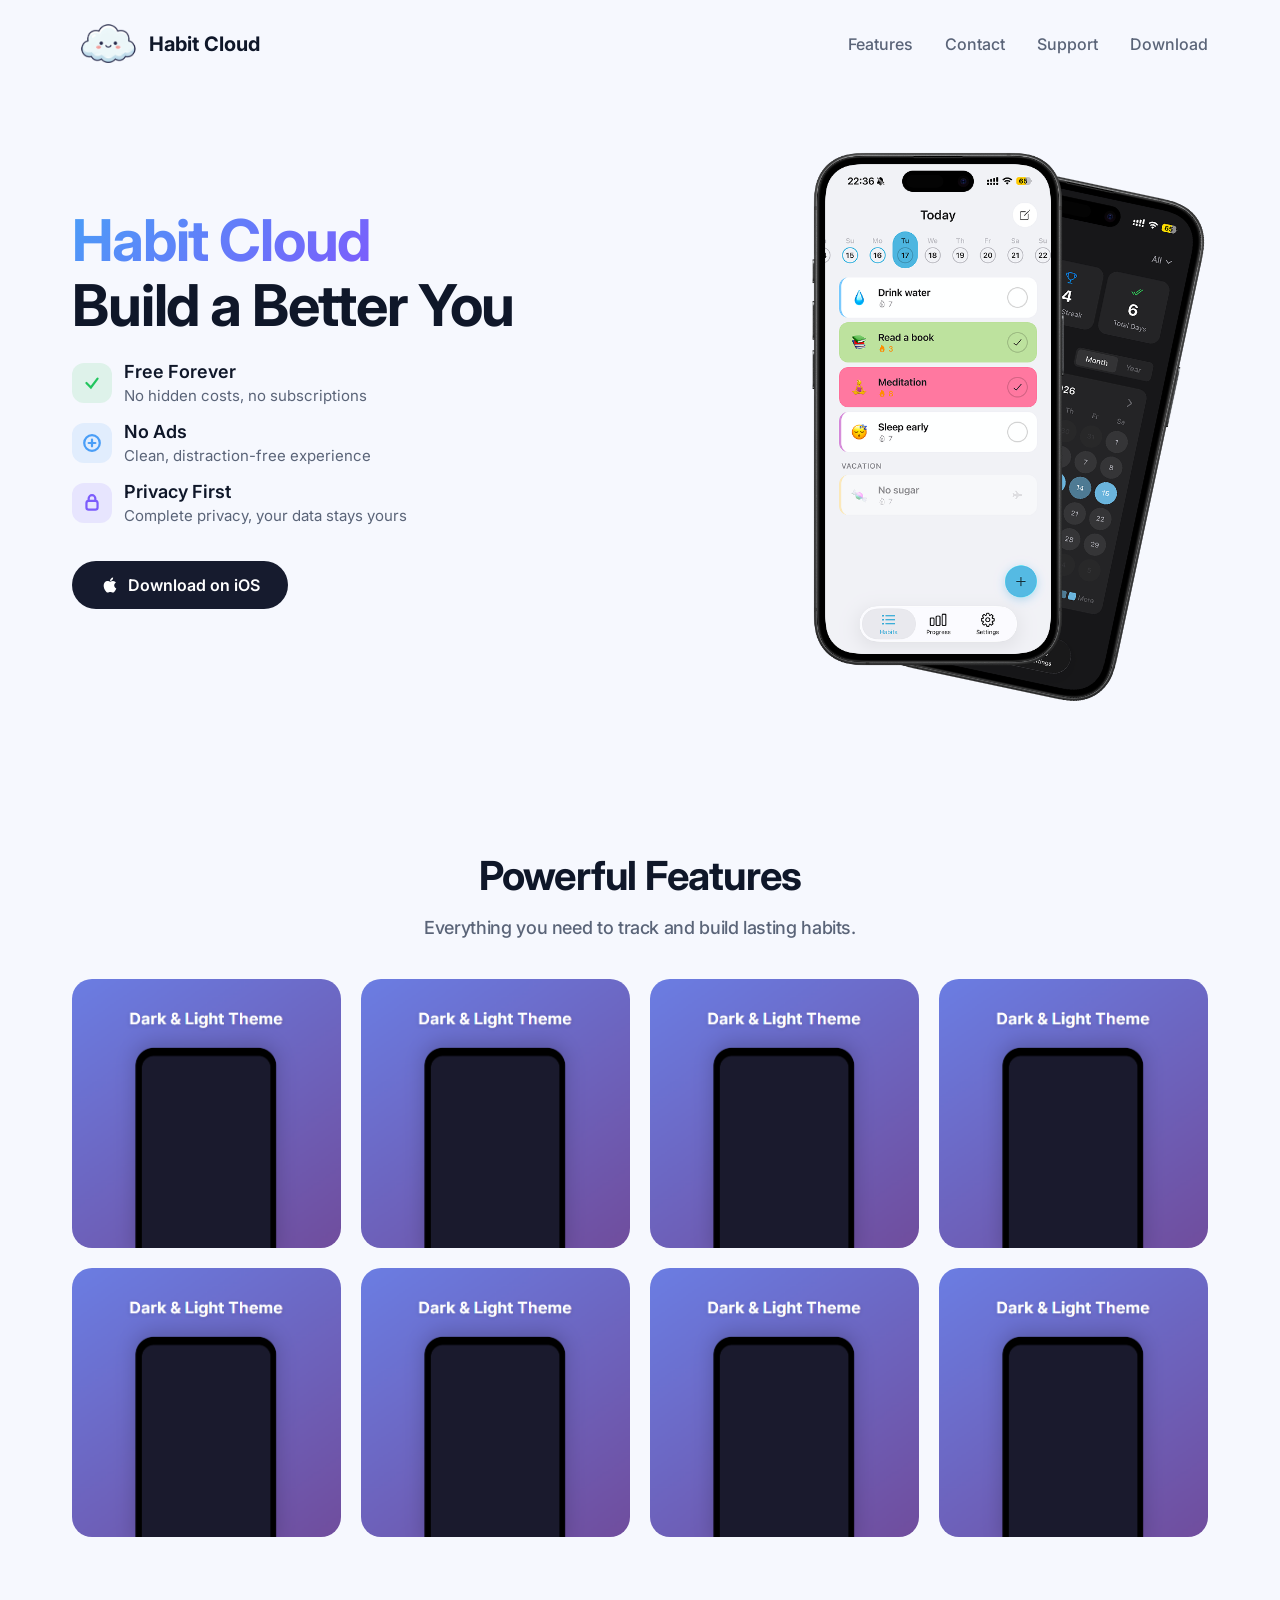
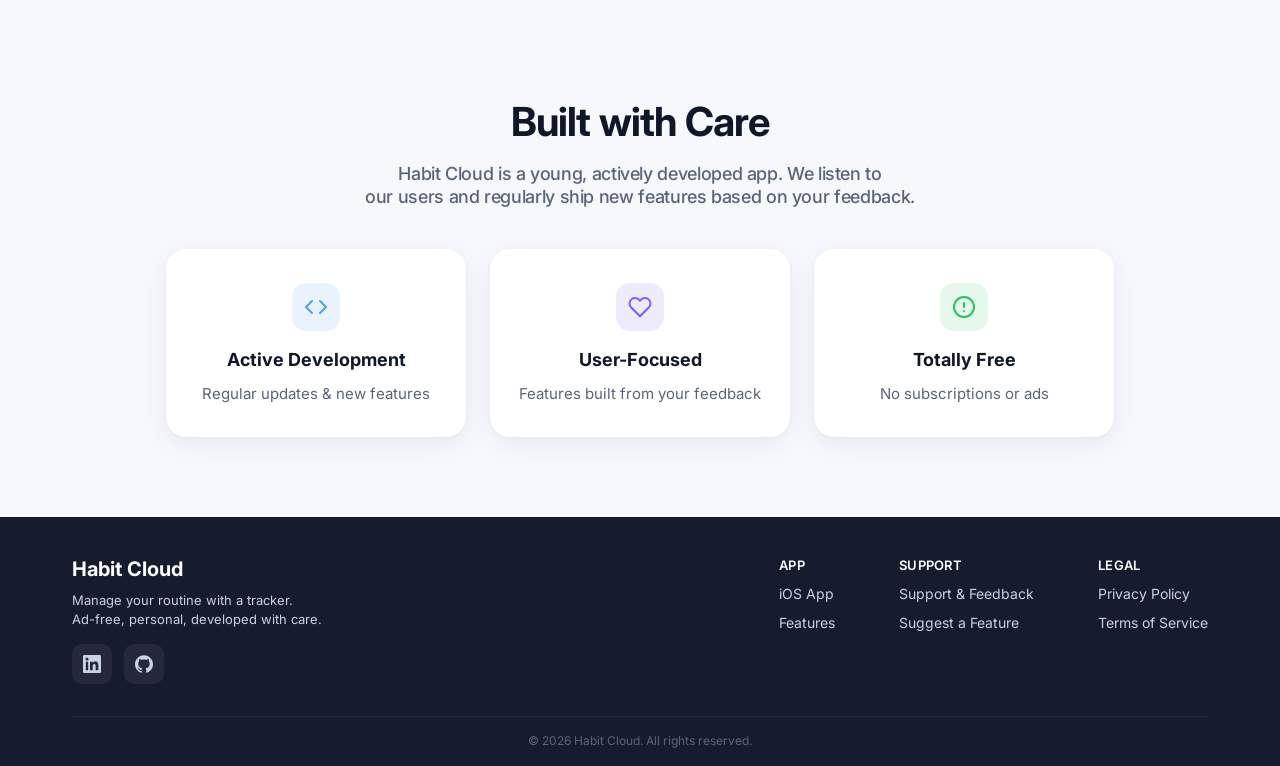
==== index.html @ 57556c6f "feat: made basic" ====
<!DOCTYPE html>
<html lang="en">
<head>
  <meta charset="UTF-8">
  <meta name="viewport" content="width=device-width, initial-scale=1.0">
  <title>Habit Cloud – Free Habit Tracker</title>
  <meta name="description" content="Track daily habits, overcome obstacles, and stay on track. The best way to achieve your goals and grow every day.">
  <link href="https://fonts.googleapis.com/css2?family=Inter:wght@100..900&display=swap" rel="stylesheet">
  <link rel="stylesheet" href="styles.css">
</head>
<body>
  <header class="header" id="header">
    <div class="wrapper">
      <div class="content">
        <div class="header_logo">
          <img src="./assets/logo.png" alt="Habit Cloud">
          <p class="header_name">Habit Cloud</p>
        </div>
        <nav>
          <ul class="header_list">
            <li><a href="#features">Features</a></li>
            <li><a href="#footer">Contact</a></li>
            <li><a href="mailto:habitcloud.support@gmail.com?subject=Support" target="_blank">Support</a></li>
            <li><a href="https://apps.apple.com/" target="_blank">Download</a></li>
          </ul>
        </nav>
      </div>
    </div>
  </header>
 
  <section class="hero" id="hero">
    <div class="wrapper">
      <div class="content">
        <div class="hero_info">
          <h1 class="hero_title"><span>Habit Cloud</span><br>Build a Better You</h1>
          <div class="hero_points">
            <div class="hero_point">
              <div class="point_icon green">
                <svg viewBox="0 0 18 18" fill="none" stroke="currentColor" stroke-width="2" stroke-linecap="round"><polyline points="4 9 8 13 14 5"/></svg>
              </div>
              <div class="point_info">
                <p class="point_title">Free Forever</p>
                <p class="point_text">No hidden costs, no subscriptions</p>
              </div>
            </div>
            <div class="hero_point">
              <div class="point_icon blue">
                <svg viewBox="0 0 18 18" fill="none" stroke="currentColor" stroke-width="2" stroke-linecap="round"><circle cx="9" cy="9" r="7"/><line x1="9" y1="6" x2="9" y2="12"/><line x1="6" y1="9" x2="12" y2="9"/></svg>
              </div>
              <div class="point_info">
                <p class="point_title">No Ads</p>
                <p class="point_text">Clean, distraction-free experience</p>
              </div>
            </div>
            <div class="hero_point">
              <div class="point_icon purple">
                <svg viewBox="0 0 18 18" fill="none" stroke="currentColor" stroke-width="2" stroke-linecap="round"><rect x="4" y="7" width="10" height="8" rx="2"/><path d="M6 7V5a3 3 0 0 1 6 0v2"/></svg>
              </div>
              <div class="point_info">
                <p class="point_title">Privacy First</p>
                <p class="point_text">Complete privacy, your data stays yours</p>
              </div>
            </div>
          </div>
          <div class="button">
            <a href="https://apps.apple.com/" target="_blank">
              <img src="./assets/apple.svg" alt="icon" width="20" height="20">
              Download on iOS
            </a>
          </div>
        </div>

        <div class="hero_images">
          <img src="./assets/main-light.png" class="image_light" alt="Light main page">
          <img src="./assets/progress-dark.png" class="image_dark" alt="Dark progress page">
        </div>
      </div>
    </div>
  </section>

  <section class="section features" id="features">
    <div class="wrapper">
      <div class="content">
        <h2>Powerful Features</h2>
        <h4>Everything you need to track and build lasting habits.</h4>
        <div class="features_list">
          <img src="./assets/feature_1.png" class="image" alt="Dark & Light Theme">
          <img src="./assets/feature_1.png" class="image" alt="Streaks & Calendar">
          <img src="./assets/feature_1.png" class="image" alt="Reminders">
          <img src="./assets/feature_1.png" class="image" alt="4 Languages">
          <img src="./assets/feature_1.png" class="image" alt="Habits Archive">
          <img src="./assets/feature_1.png" class="image" alt="Vacation Mode">
          <img src="./assets/feature_1.png" class="image" alt="Import & Export">
          <img src="./assets/feature_1.png" class="image" alt="Support & Feedback">
        </div>
      </div>
    </div>
  </section>

  <section class="section care" id="care">
    <div class="wrapper">
      <div class="content">
        <h2>Built with Care</h2>
        <h4>Habit Cloud is a young, actively developed app. We listen to<br>our users and regularly ship new features based on your feedback.</h4>
        <div class="care_list">
          <div class="care_card">
            <div class="card_icon blue">
              <svg viewBox="0 0 24 24" fill="none" stroke="currentColor" stroke-width="2" stroke-linecap="round" stroke-linejoin="round"><polyline points="16 18 22 12 16 6"/><polyline points="8 6 2 12 8 18"/></svg>
            </div>
            <p class="card_title">Active Development</p>
            <p class="card_description">Regular updates & new features</p>
          </div>
          <div class="care_card">
            <div class="card_icon purple">
              <svg viewBox="0 0 24 24" fill="none" stroke="currentColor" stroke-width="2" stroke-linecap="round" stroke-linejoin="round"><path d="M20.84 4.61a5.5 5.5 0 0 0-7.78 0L12 5.67l-1.06-1.06a5.5 5.5 0 0 0-7.78 7.78l1.06 1.06L12 21.23l7.78-7.78 1.06-1.06a5.5 5.5 0 0 0 0-7.78z"/></svg>
            </div>
            <p class="card_title">User-Focused</p>
            <p class="card_description">Features built from your feedback</p>
          </div>
          <div class="care_card">
            <div class="card_icon green">
              <svg viewBox="0 0 24 24" fill="none" stroke="currentColor" stroke-width="2" stroke-linecap="round" stroke-linejoin="round"><circle cx="12" cy="12" r="10"/><line x1="12" y1="8" x2="12" y2="12"/><line x1="12" y1="16" x2="12.01" y2="16"/></svg>
            </div>
            <p class="card_title">Totally Free</p>
            <p class="card_description">No subscriptions or ads</p>
          </div>
        </div>
      </div>
    </div>
  </section>
  
  <footer class="footer" id="footer">
    <div class="wrapper">
      <div class="content">
        <div class="footer_top">
          <div class="footer_left">
            <p class="footer_name">Habit Cloud</p>
            <p class="footer_text">Manage your routine with a tracker.<br>Ad-free, personal, developed with care.</p>
            <div class="footer_social">
              <a href="https://www.linkedin.com/in/dzmitry-matyshau/" target="_blank">
                <svg viewBox="0 0 24 24" fill="currentColor"><path d="M20.447 20.452h-3.554v-5.569c0-1.328-.027-3.037-1.852-3.037-1.853 0-2.136 1.445-2.136 2.939v5.667H9.351V9h3.414v1.561h.046c.477-.9 1.637-1.85 3.37-1.85 3.601 0 4.267 2.37 4.267 5.455v6.286zM5.337 7.433a2.062 2.062 0 1 1 0-4.125 2.062 2.062 0 0 1 0 4.125zM6.86 20.452H3.814V9H6.86v11.452zM22.225 0H1.771C.792 0 0 .774 0 1.729v20.542C0 23.227.792 24 1.771 24h20.451C23.2 24 24 23.227 24 22.271V1.729C24 .774 23.2 0 22.222 0h.003z"/></svg>
              </a>
              <a href="https://github.com/deemoor" target="_blank">
                <svg viewBox="0 0 24 24" fill="currentColor"><path d="M12 .297c-6.63 0-12 5.373-12 12 0 5.303 3.438 9.8 8.205 11.385.6.113.82-.258.82-.577 0-.285-.01-1.04-.015-2.04-3.338.724-4.042-1.61-4.042-1.61C4.422 18.07 3.633 17.7 3.633 17.7c-1.087-.744.084-.729.084-.729 1.205.084 1.838 1.236 1.838 1.236 1.07 1.835 2.809 1.305 3.495.998.108-.776.417-1.305.76-1.605-2.665-.3-5.466-1.332-5.466-5.93 0-1.31.465-2.38 1.235-3.22-.135-.303-.54-1.523.105-3.176 0 0 1.005-.322 3.3 1.23.96-.267 1.98-.399 3-.405 1.02.006 2.04.138 3 .405 2.28-1.552 3.285-1.23 3.285-1.23.645 1.653.24 2.873.12 3.176.765.84 1.23 1.91 1.23 3.22 0 4.61-2.805 5.625-5.475 5.92.42.36.81 1.096.81 2.22 0 1.606-.015 2.896-.015 3.286 0 .315.21.69.825.57C20.565 22.092 24 17.592 24 12.297c0-6.627-5.373-12-12-12"/></svg>
              </a>
            </div>
          </div>
          <div class="footer_right">
            <div class="footer_section">
              <p class="section_text">APP</p>
              <ul class="section_links">
                <li><a href="https://apps.apple.com/" target="_blank">iOS App</a></li>
                <li><a href="#features">Features</a></li>
              </ul>
            </div>
            <div class="footer_section">
              <p class="section_text">SUPPORT</p>
              <ul class="section_links">
                <li><a href="mailto:habitcloud.support@gmail.com?subject=Support%20%26%20Feedback" target="_blank">Support & Feedback</a></li>
                <li><a href="mailto:habitcloud.support@gmail.com?subject=Feature%20Suggestion" target="_blank">Suggest a Feature</a></li>
              </ul>
            </div>
            <div class="footer_section">
              <p class="section_text">LEGAL</p>
              <ul class="section_links">
                <li><a href="#" target="_blank">Privacy Policy</a></li>
                <li><a href="#" target="_blank">Terms of Service</a></li>
              </ul>
            </div>
          </div>
        </div>
        <div class="footer-bottom">
          &copy; 2026 Habit Cloud. All rights reserved.
        </div>
      </div>
    </div>
  </footer>
</body>
</html>
---- styles.css ----
/*--------- CONST ----------*/

:root {
  --font: 'Inter', sans-serif;
  --bg: #F6F8FE;
  --bg-dark: #161B2E;
  --white: #FFFFFF;
  --text: #0F1729;
  --text-grey: #5A6478;
  --text-white: #C8D2E2;
  --accent: #4A9EF7;
  --accent-deep: #2D6FD9;
}

/*--------- NULLING STYLE ----------*/

*{
	padding: 0;
	margin: 0;
	border: 0;}
*,*:before, after{
	-moz-box-sizing: border-box;
	-webkit-box-sizing: border-box;
	box-sizing: border-box;}
:focus,:active{outline: none;}
a:focus,a:active{outline: none;}
nav,footer,header,aside{display: block;}
html,body{
	height: 100%;
	width: 100%;
	font-size: 16px;
  font-weight: 400;
  font-family: var(--font);
  background-color: var(--bg);
  color: var(--text);
	-ms-text-size-adjust: 100%;
	-moz-text-size-adjust: 100%;
	-webkit-text-size-adjust: 100%;}
div, p, a, span {font-family: var(--font);}
input,button,textarea{font-family: var(--font);}
input::-ms-clear{display: none;}
button{cursor: pointer;}
button::-mox-focus-inner {padding:0; border:0;}
a, a:visited{text-decoration: none; cursor: pointer; display: block;}
a:hover{text-decoration: none;}
ul li{list-style: none;}
img{display: block; vertical-align: top;}
h1,h2,h3,h4,h5,h6{font-family: var(--font); font-weight: 400}

/*--------- MAIN ----------*/

html { scroll-behavior: smooth; }

body {
  font-family: 'Inter', sans-serif;
  background: var(--bg);
  color: var(--text);
  overflow-x: hidden;
  -webkit-font-smoothing: antialiased;
}

.wrapper {
  max-width: 1200px;
  margin: 0 auto;
  padding: 0 32px;
}

a {
  color: var(--text);
  transition: all 0.2s;
}

img {
  width: 100%;
}

h1 {
  font-weight: 700;
  font-size: clamp(2.4rem, 5vw, 3.6rem);
  line-height: 1.12;
  letter-spacing: -0.02em;
}

h2 {
  font-weight: 700;
  font-size: 40px;
  text-align: center;
  letter-spacing: -0.02em;
  margin-bottom: 16px;
}

h4 {
  font-weight: 500;
  font-size: 18px;
  line-height: 1.3;
  color: var(--text-grey);
  text-align: center;
  letter-spacing: -0.02em;
  margin-bottom: 40px;
}

.button {
  a {
    width: fit-content;
    display: flex;
    align-items: center;
    gap: 8px;
    font-weight: 600;
    padding: 14px 28px;
    background-color: var(--bg-dark);
    color: var(--white);
    border-radius: 24px;

    img {
      width: 20px; 
      height: 20px;
    }

    &:hover {
      transform: translateY(-2px);
      box-shadow: 0 8px 24px rgba(15,23,41,.2);
    }
  }
}

.green { background: rgba(52,199,89,.12); color: #22C55E; }
.blue { background: rgba(74,158,247,.12); color: var(--accent); }
.purple { background: rgba(124,92,252,.12); color: #7C5CFC; }
.orange { background: rgba(255,149,0,.12); color: #F59E0B; }

/*--------- STYLE ----------*/

.header {
  padding: 24px 0;

  .content {
    display: flex;
    align-items: center;
    justify-content: space-between;

    .header_logo {
      display: flex;
      align-items: center;
      gap: 5px;

      img {
        width: 72px;
      }
      .header_name {
        font-weight: 700;
        font-size: 20px;
      }
    }

    .header_list {
      display: flex;
      gap: 32px;
      
      a {
        font-weight: 500;
        color: var(--text-grey);
        &:hover {
          color: var(--accent);
        }
      }
    }
  }
}

.hero {
  padding: 60px 0 100px;

  .content {
    display: flex;
    align-items: center;
    gap: 64px;

    .hero_info {
      flex: 1;

      .hero_title {
        margin-bottom: 24px;

        span {
          background: linear-gradient(135deg, var(--accent), #7C5CFC);
          background-clip: text;
          -webkit-background-clip: text;
          -webkit-text-fill-color: transparent;
        }
      }
      
      .hero_points {
        display: flex;
        flex-direction: column;
        gap: 16px;
        margin-bottom: 36px;

        .hero_point {
          display: flex;
          align-items: center;
          gap: 12px;

          .point_icon {
            width: 40px;
            height: 40px;
            border-radius: 12px;
            display: flex;
            align-items: center;
            justify-content: center;
            flex-shrink: 0;

            svg { 
              width: 20px; 
              height: 20px; 
            }
          }
          
          .point_info {
            .point_title {
              font-size: 18px;
              font-weight: 600;
              margin-bottom: 4px;
            }
            .point_text {
              font-size: 15px;
              color: var(--text-grey);
            }
          }
        }
      }
    }

    .hero_images {
      width: 400px;
      position: relative;

      img {
        max-width: 260px;
      }
      .image_light {
        position: relative;
        z-index: 2;
      }
      .image_dark {
        position: absolute;
        z-index: 1;
        top: 25px;
        left: 100px;
        transform: rotate(12deg);
      }
    }
  }
}

.features {
  padding: 80px 0 80px;

  .content {
    .features_list {
      display: grid;
      grid-template-columns: repeat(4, 1fr);
      gap: 20px;

      img {
        border-radius: 20px;
      }
    }
  }
}

.care {
  padding: 80px 0 80px;

  .content {
    .care_list {
      display: flex;
      justify-content: center;
      gap: 24px;

      .care_card {
        padding: 34px 28px;
        width: 300px;
        background: var(--white);
        border-radius: 20px;
        box-shadow:
          0 1px 4px rgba(15,23,41,.04),
          0 8px 28px rgba(15,23,41,.06);

        .card_icon {
          width: 48px;
          height: 48px;
          border-radius: 14px;
          display: flex;
          align-items: center;
          justify-content: center;
          flex-shrink: 0;
          margin: 0 auto 18px;

          svg { 
            width: 24px; 
            height: 24px; 
          }
        }

        .card_title {
          font-size: 18px;
          font-weight: 700;
          margin-bottom: 14px;
          text-align: center;
        }
        .card_description {
          font-size: 15px;
          text-align: center;
          color: var(--text-grey);
        }
      }
    }
  }
}

.footer {
  background: var(--bg-dark);
  color: var(--text-white);
  padding: 40px 0 0;

  .content {
    .footer_top {
      display: flex;
      justify-content: space-between;

      .footer_left {
        margin-bottom: 32px;

        .footer_name {
          font-size: 20px;
          font-weight: 700;
          color: var(--white);
          margin-bottom: 10px;
        }
        .footer_text {
          font-size: 13px;
          line-height: 1.5;
          margin-bottom: 14px;
        }
        .footer_social {
          display: flex;
          gap: 12px;

          a {
            width: 40px;
            height: 40px;
            border-radius: 10px;
            background: rgba(255,255,255,.06);
            color: var(--text-white);
            display: flex;
            align-items: center;
            justify-content: center;

            svg {
              width: 18px;
              height: 18px;
            }
            &:hover {
              background: rgba(255,255,255,.12);
              color: var(--white);
            }
          }

        }
      }

      .footer_right {
        display: flex;
        gap: 64px;

        .footer_section {
          .section_text {
            font-size: 13px;
            font-weight: 600;
            color: var(--white);
            margin-bottom: 12px;
            letter-spacing: 0.02em;
          }
          .section_links {
            display: flex;
            flex-direction: column;
            gap: 12px;

            a {
              font-size: 14px;
              color: var(--text-white);

              &:hover {
                color: var(--white);
              }
            }
          }
        }
      }
    }

    .footer-bottom {
      padding: 16px 0 18px;
      font-size: 12px;
      text-align: center;
      border-top: 1px solid rgba(255,255,255,.08);
      color: rgba(200,210,226,.4);
    }
  }
}
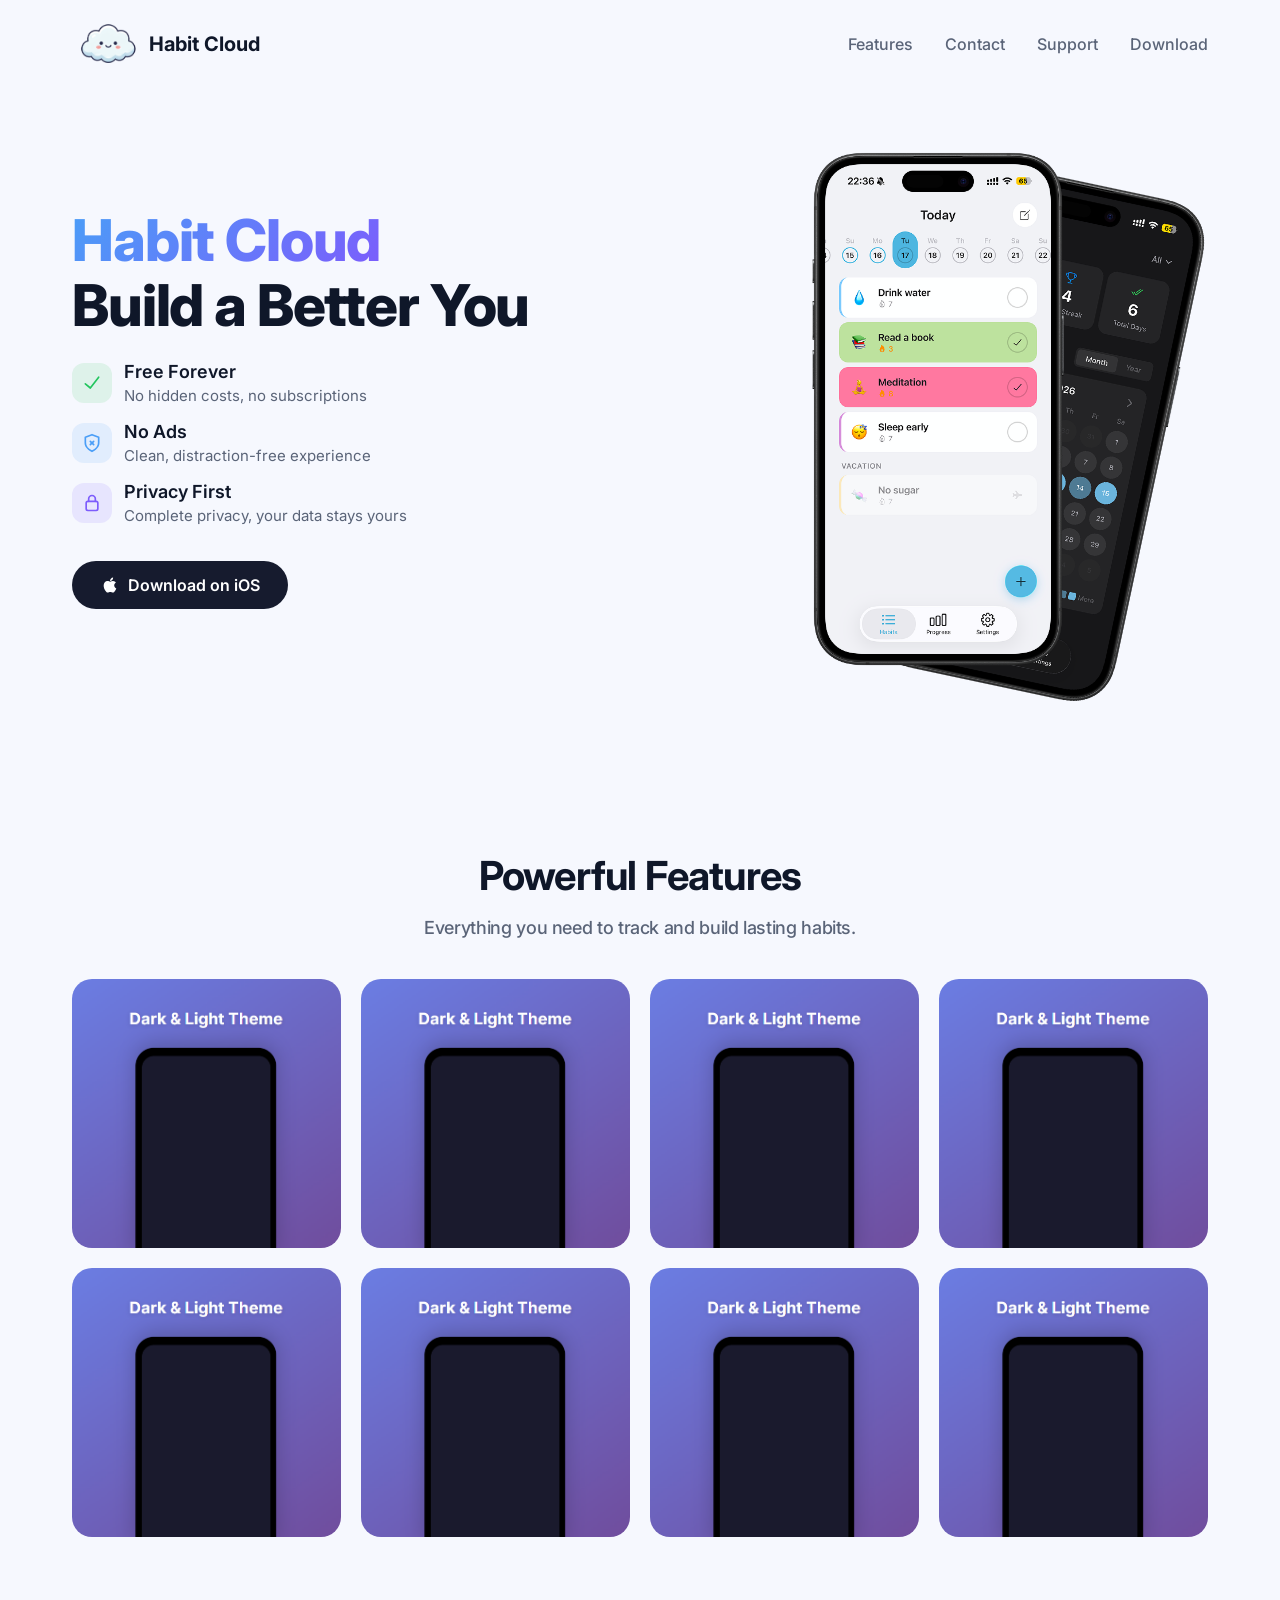
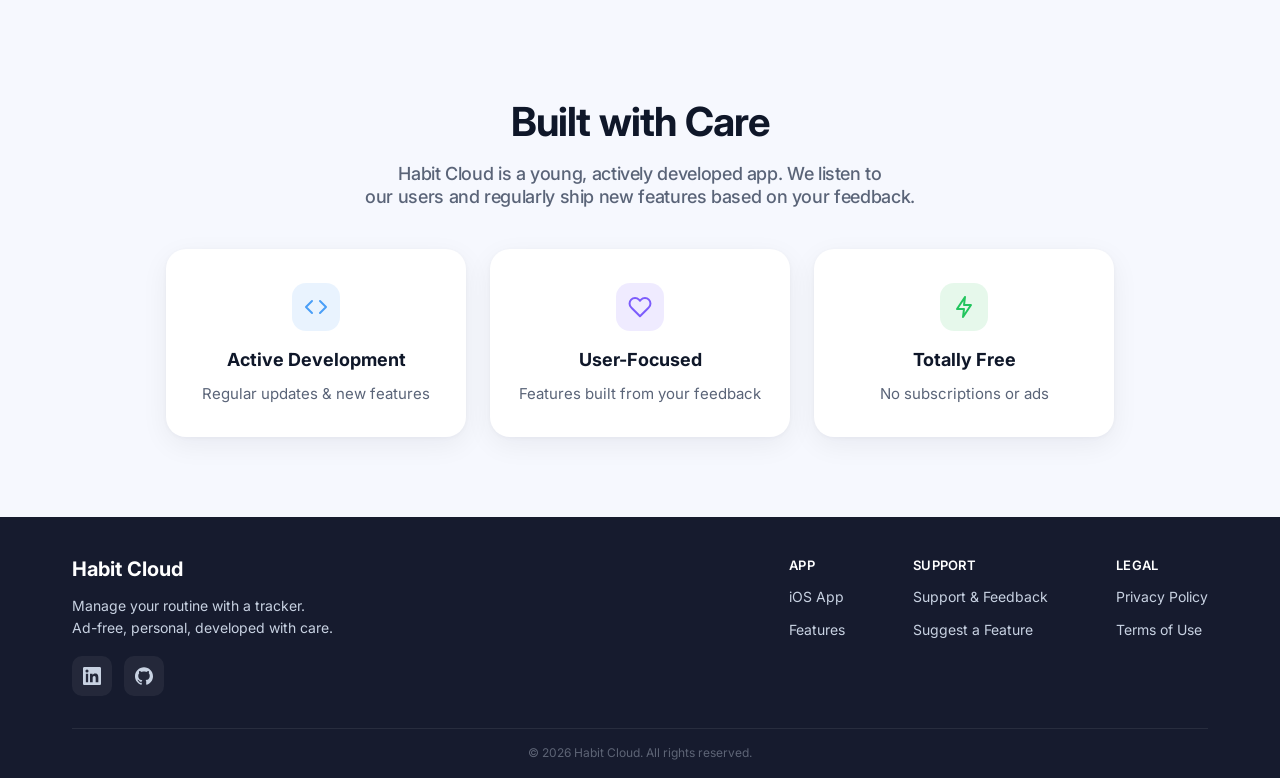
==== commit dc942975: "feat: added legal pages" ====
--- a/index.html
+++ b/index.html
@@ -6,16 +6,18 @@
   <title>Habit Cloud – Free Habit Tracker</title>
   <meta name="description" content="Track daily habits, overcome obstacles, and stay on track. The best way to achieve your goals and grow every day.">
   <link href="https://fonts.googleapis.com/css2?family=Inter:wght@100..900&display=swap" rel="stylesheet">
-  <link rel="stylesheet" href="styles.css">
+  <link rel="stylesheet" href="./styles/common.css">
+  <link rel="stylesheet" href="./styles/headerFooter.css">
+  <link rel="stylesheet" href="./styles/main.css">
 </head>
 <body>
   <header class="header" id="header">
     <div class="wrapper">
       <div class="content">
-        <div class="header_logo">
+        <a class="header_logo" href="./index.html">
           <img src="./assets/logo.png" alt="Habit Cloud">
           <p class="header_name">Habit Cloud</p>
-        </div>
+        </a>
         <nav>
           <ul class="header_list">
             <li><a href="#features">Features</a></li>
@@ -36,7 +38,9 @@
           <div class="hero_points">
             <div class="hero_point">
               <div class="point_icon green">
-                <svg viewBox="0 0 18 18" fill="none" stroke="currentColor" stroke-width="2" stroke-linecap="round"><polyline points="4 9 8 13 14 5"/></svg>
+                <svg viewBox="0 0 24 24" fill="none" stroke="currentColor" stroke-width="2" stroke-linecap="round" stroke-linejoin="round">
+                  <polyline points="20 5 10 18 4 13"/>
+                </svg>
               </div>
               <div class="point_info">
                 <p class="point_title">Free Forever</p>
@@ -45,7 +49,11 @@
             </div>
             <div class="hero_point">
               <div class="point_icon blue">
-                <svg viewBox="0 0 18 18" fill="none" stroke="currentColor" stroke-width="2" stroke-linecap="round"><circle cx="9" cy="9" r="7"/><line x1="9" y1="6" x2="9" y2="12"/><line x1="6" y1="9" x2="12" y2="9"/></svg>
+                <svg viewBox="0 0 24 24" fill="none" stroke="currentColor" stroke-width="2" stroke-linecap="round" stroke-linejoin="round">
+                  <path d="M12 22s8-4 8-10V5l-8-3-8 3v7c0 6 8 10 8 10z"/>
+                  <line x1="14" y1="10" x2="10" y2="14"/>
+                  <line x1="10" y1="10" x2="14" y2="14"/>
+                </svg>
               </div>
               <div class="point_info">
                 <p class="point_title">No Ads</p>
@@ -54,7 +62,10 @@
             </div>
             <div class="hero_point">
               <div class="point_icon purple">
-                <svg viewBox="0 0 18 18" fill="none" stroke="currentColor" stroke-width="2" stroke-linecap="round"><rect x="4" y="7" width="10" height="8" rx="2"/><path d="M6 7V5a3 3 0 0 1 6 0v2"/></svg>
+                <svg viewBox="0 0 24 24" fill="none" stroke="currentColor" stroke-width="2" stroke-linecap="round">
+                  <rect x="5" y="10" width="14" height="11" rx="2"/>
+                  <path d="M8 10V7a4 4 0 0 1 8 0v3"/>
+                </svg>
               </div>
               <div class="point_info">
                 <p class="point_title">Privacy First</p>
@@ -119,7 +130,7 @@
           </div>
           <div class="care_card">
             <div class="card_icon green">
-              <svg viewBox="0 0 24 24" fill="none" stroke="currentColor" stroke-width="2" stroke-linecap="round" stroke-linejoin="round"><circle cx="12" cy="12" r="10"/><line x1="12" y1="8" x2="12" y2="12"/><line x1="12" y1="16" x2="12.01" y2="16"/></svg>
+              <svg viewBox="0 0 24 24" fill="none" stroke="currentColor" stroke-width="2" stroke-linecap="round" stroke-linejoin="round"><polyline points="13 2 5 14 12 14 11 22 19 10 12 10 13 2"/></svg>
             </div>
             <p class="card_title">Totally Free</p>
             <p class="card_description">No subscriptions or ads</p>
@@ -163,8 +174,8 @@
             <div class="footer_section">
               <p class="section_text">LEGAL</p>
               <ul class="section_links">
-                <li><a href="#" target="_blank">Privacy Policy</a></li>
-                <li><a href="#" target="_blank">Terms of Service</a></li>
+                <li><a href="./privacy.html">Privacy Policy</a></li>
+                <li><a href="./terms.html">Terms of Use</a></li>
               </ul>
             </div>
           </div>
--- a/styles/common.css
+++ b/styles/common.css
@@ -0,0 +1,72 @@
+/*--------- CONST ----------*/
+
+:root {
+  --font: 'Inter', sans-serif;
+  --bg: #F6F8FE;
+  --bg-dark: #161B2E;
+  --white: #FFFFFF;
+  --text: #0F1729;
+  --text-grey: #5A6478;
+  --text-white: #C8D2E2;
+  --accent: #4A9EF7;
+  --accent-deep: #2D6FD9;
+}
+
+/*--------- NULLING STYLE ----------*/
+
+*{
+	padding: 0;
+	margin: 0;
+	border: 0;}
+*,*:before, after{
+	-moz-box-sizing: border-box;
+	-webkit-box-sizing: border-box;
+	box-sizing: border-box;}
+:focus,:active{outline: none;}
+a:focus,a:active{outline: none;}
+nav,footer,header,aside{display: block;}
+html,body{
+	height: 100%;
+	width: 100%;
+	font-size: 16px;
+  font-weight: 400;
+  font-family: var(--font);
+  background-color: var(--bg);
+  color: var(--text);
+	-ms-text-size-adjust: 100%;
+	-moz-text-size-adjust: 100%;
+	-webkit-text-size-adjust: 100%;}
+div, p, a, span {font-family: var(--font);}
+input,button,textarea{font-family: var(--font);}
+input::-ms-clear{display: none;}
+button{cursor: pointer;}
+button::-mox-focus-inner {padding:0; border:0;}
+a, a:visited{text-decoration: none; cursor: pointer;}
+a:hover{text-decoration: none;}
+ul li{list-style: none;}
+img{display: block; vertical-align: top;}
+h1,h2,h3,h4,h5,h6{font-family: var(--font); font-weight: 400}
+
+/*--------- CUSTOM ----------*/
+
+html { scroll-behavior: smooth; }
+
+body {
+  overflow-x: hidden;
+  -webkit-font-smoothing: antialiased;
+}
+
+.wrapper {
+  max-width: 1200px;
+  margin: 0 auto;
+  padding: 0 32px;
+}
+
+a {
+  color: var(--text);
+  transition: all 0.2s;
+}
+
+img {
+  width: 100%;
+}
--- a/styles/headerFooter.css
+++ b/styles/headerFooter.css
@@ -0,0 +1,126 @@
+.header {
+  padding: 24px 0;
+
+  .content {
+    display: flex;
+    align-items: center;
+    justify-content: space-between;
+
+    .header_logo {
+      display: flex;
+      align-items: center;
+      gap: 5px;
+
+      img {
+        width: 72px;
+      }
+      .header_name {
+        font-weight: 700;
+        font-size: 20px;
+      }
+    }
+
+    .header_list {
+      display: flex;
+      gap: 32px;
+      
+      a {
+        font-weight: 500;
+        color: var(--text-grey);
+        &:hover {
+          color: var(--accent);
+        }
+      }
+    }
+  }
+}
+
+.footer {
+  background: var(--bg-dark);
+  color: var(--text-white);
+  padding: 40px 0 0;
+
+  .content {
+    .footer_top {
+      display: flex;
+      justify-content: space-between;
+      margin-bottom: 32px;
+
+      .footer_left {
+        .footer_name {
+          font-size: 20px;
+          font-weight: 700;
+          color: var(--white);
+          margin-bottom: 14px;
+        }
+        .footer_text {
+          font-size: 14px;
+          line-height: 1.6;
+          margin-bottom: 16px;
+        }
+        .footer_social {
+          display: flex;
+          gap: 12px;
+
+          a {
+            width: 40px;
+            height: 40px;
+            border-radius: 10px;
+            background: rgba(255,255,255,.06);
+            color: var(--text-white);
+            display: flex;
+            align-items: center;
+            justify-content: center;
+
+            svg {
+              width: 18px;
+              height: 18px;
+            }
+            &:hover {
+              background: rgba(255,255,255,.12);
+              color: var(--white);
+            }
+          }
+
+        }
+      }
+
+      .footer_right {
+        display: flex;
+        gap: 68px;
+
+        .footer_section {
+          .section_text {
+            font-size: 13px;
+            font-weight: 600;
+            color: var(--white);
+            margin-bottom: 13px;
+            letter-spacing: 0.02em;
+          }
+          .section_links {
+            display: flex;
+            flex-direction: column;
+            gap: 13px;
+
+            a {
+              font-size: 14px;
+              color: var(--text-white);
+
+              &:hover {
+                color: var(--white);
+              }
+            }
+          }
+        }
+      }
+    }
+
+    .footer-bottom {
+      padding: 16px 0 18px;
+      font-size: 12px;
+      text-align: center;
+      border-top: 1px solid rgba(255,255,255,.08);
+      color: rgba(200,210,226,.4);
+    }
+  }
+}
--- a/styles/main.css
+++ b/styles/main.css
@@ -0,0 +1,208 @@
+/*--------- MAIN ----------*/
+
+h1 {
+  font-weight: 800;
+  font-size: clamp(2.4rem, 5vw, 3.6rem);
+  line-height: 1.12;
+  letter-spacing: -0.02em;
+}
+
+h2 {
+  font-weight: 700;
+  font-size: 40px;
+  text-align: center;
+  letter-spacing: -0.02em;
+  margin-bottom: 16px;
+}
+
+h4 {
+  font-weight: 500;
+  font-size: 18px;
+  line-height: 1.3;
+  color: var(--text-grey);
+  text-align: center;
+  letter-spacing: -0.02em;
+  margin-bottom: 40px;
+}
+
+.button {
+  a {
+    width: fit-content;
+    display: flex;
+    align-items: center;
+    gap: 8px;
+    font-weight: 600;
+    padding: 14px 28px;
+    background-color: var(--bg-dark);
+    color: var(--white);
+    border-radius: 24px;
+
+    img {
+      width: 20px; 
+      height: 20px;
+    }
+
+    &:hover {
+      transform: translateY(-2px);
+      box-shadow: 0 8px 24px rgba(15,23,41,.2);
+    }
+  }
+}
+
+.green { background: rgba(52,199,89,.12); color: #22C55E; }
+.blue { background: rgba(74,158,247,.12); color: var(--accent); }
+.purple { background: rgba(124,92,252,.12); color: #7C5CFC; }
+.orange { background: rgba(255,149,0,.12); color: #F59E0B; }
+
+/*--------- STYLE ----------*/
+
+.hero {
+  padding: 60px 0 100px;
+
+  .content {
+    display: flex;
+    align-items: center;
+    gap: 64px;
+
+    .hero_info {
+      flex: 1;
+
+      .hero_title {
+        margin-bottom: 24px;
+
+        span {
+          background: linear-gradient(135deg, var(--accent), #7C5CFC);
+          background-clip: text;
+          -webkit-background-clip: text;
+          -webkit-text-fill-color: transparent;
+        }
+      }
+      
+      .hero_points {
+        display: flex;
+        flex-direction: column;
+        gap: 16px;
+        margin-bottom: 36px;
+
+        .hero_point {
+          display: flex;
+          align-items: center;
+          gap: 12px;
+
+          .point_icon {
+            width: 40px;
+            height: 40px;
+            border-radius: 12px;
+            display: flex;
+            align-items: center;
+            justify-content: center;
+            flex-shrink: 0;
+
+            svg { 
+              width: 20px; 
+              height: 20px; 
+            }
+          }
+          
+          .point_info {
+            .point_title {
+              font-size: 18px;
+              font-weight: 600;
+              margin-bottom: 4px;
+            }
+            .point_text {
+              font-size: 15px;
+              color: var(--text-grey);
+            }
+          }
+        }
+      }
+    }
+
+    .hero_images {
+      width: 400px;
+      position: relative;
+
+      img {
+        max-width: 260px;
+      }
+      .image_light {
+        position: relative;
+        z-index: 2;
+      }
+      .image_dark {
+        position: absolute;
+        z-index: 1;
+        top: 25px;
+        left: 100px;
+        transform: rotate(12deg);
+      }
+    }
+  }
+}
+
+.features {
+  padding: 80px 0 80px;
+
+  .content {
+    .features_list {
+      display: grid;
+      grid-template-columns: repeat(4, 1fr);
+      gap: 20px;
+
+      img {
+        border-radius: 20px;
+      }
+    }
+  }
+}
+
+.care {
+  padding: 80px 0 80px;
+
+  .content {
+    .care_list {
+      display: flex;
+      justify-content: center;
+      gap: 24px;
+
+      .care_card {
+        padding: 34px 28px;
+        width: 300px;
+        background: var(--white);
+        border-radius: 20px;
+        box-shadow:
+          0 1px 4px rgba(15,23,41,.04),
+          0 8px 28px rgba(15,23,41,.06);
+
+        .card_icon {
+          width: 48px;
+          height: 48px;
+          border-radius: 14px;
+          display: flex;
+          align-items: center;
+          justify-content: center;
+          flex-shrink: 0;
+          margin: 0 auto 18px;
+
+          svg { 
+            width: 24px; 
+            height: 24px; 
+          }
+        }
+
+        .card_title {
+          font-size: 18px;
+          font-weight: 700;
+          margin-bottom: 14px;
+          text-align: center;
+        }
+        .card_description {
+          font-size: 15px;
+          text-align: center;
+          color: var(--text-grey);
+        }
+      }
+    }
+  }
+}
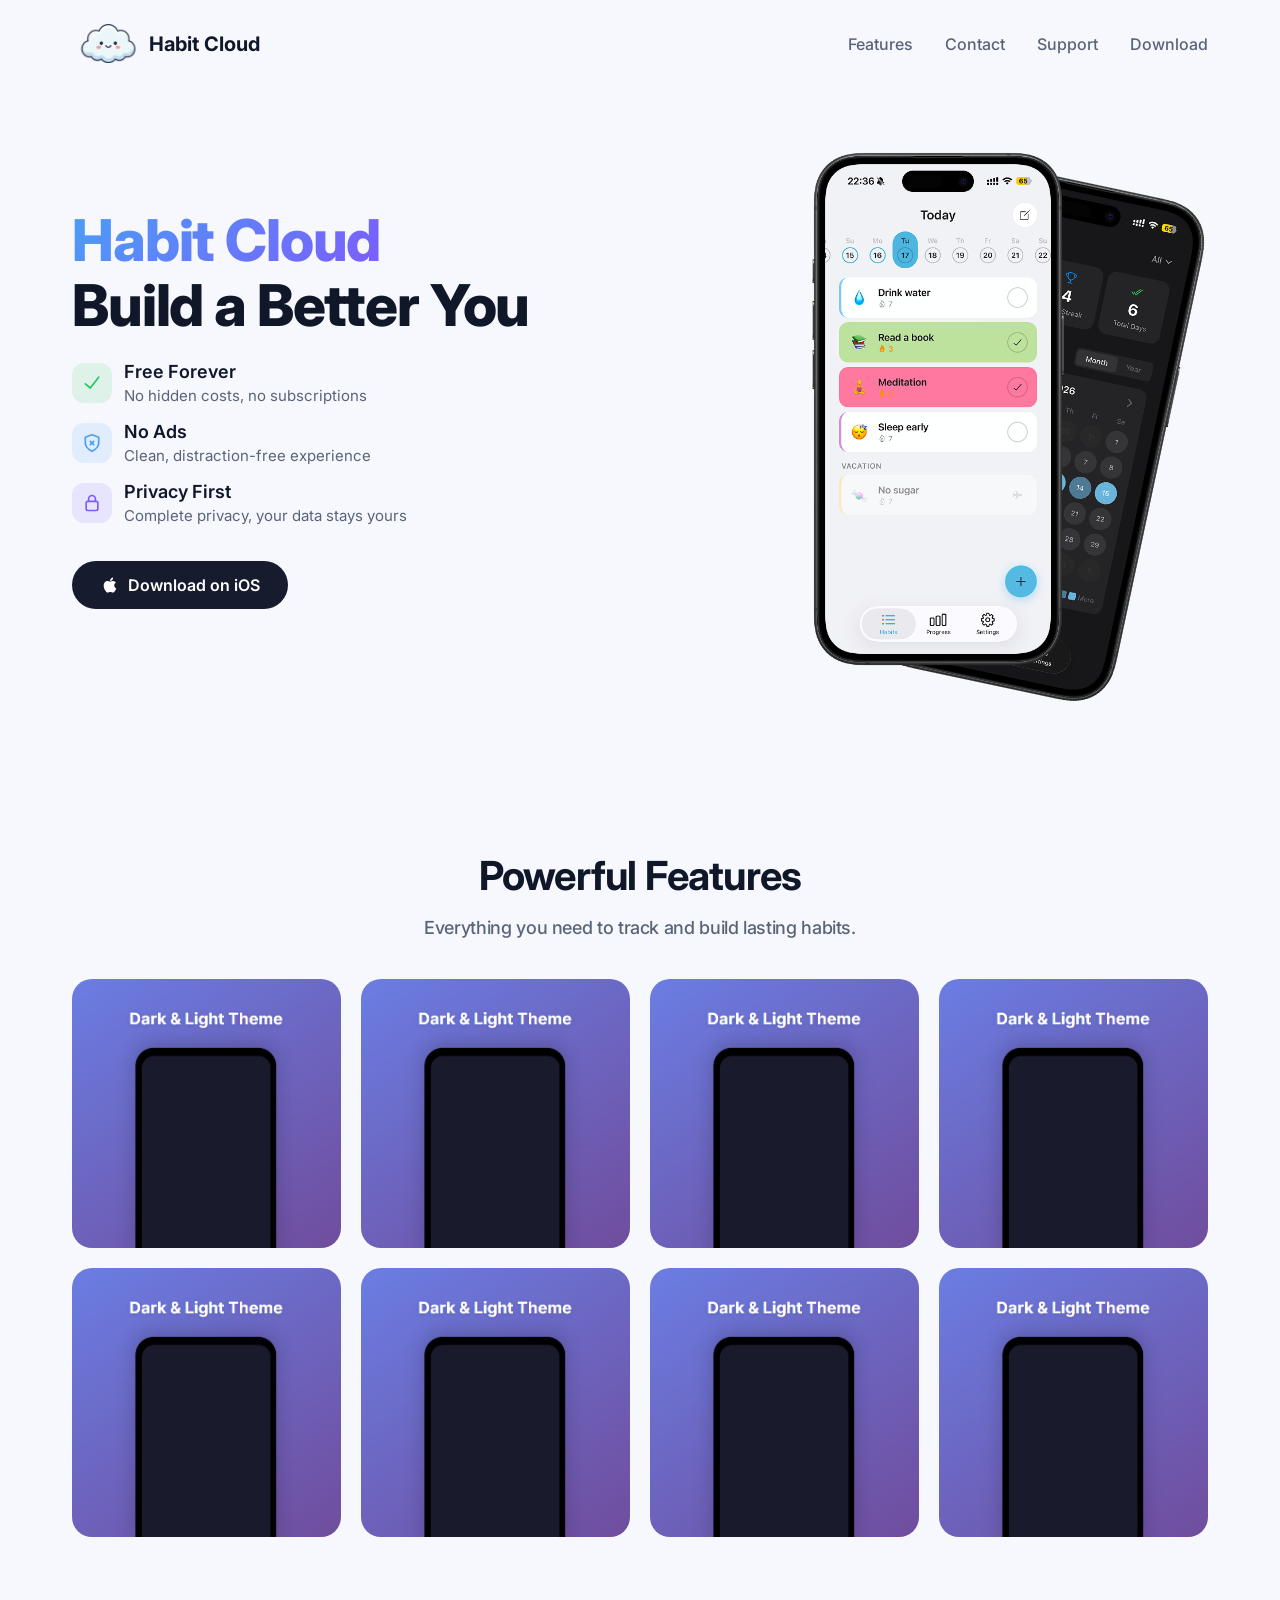
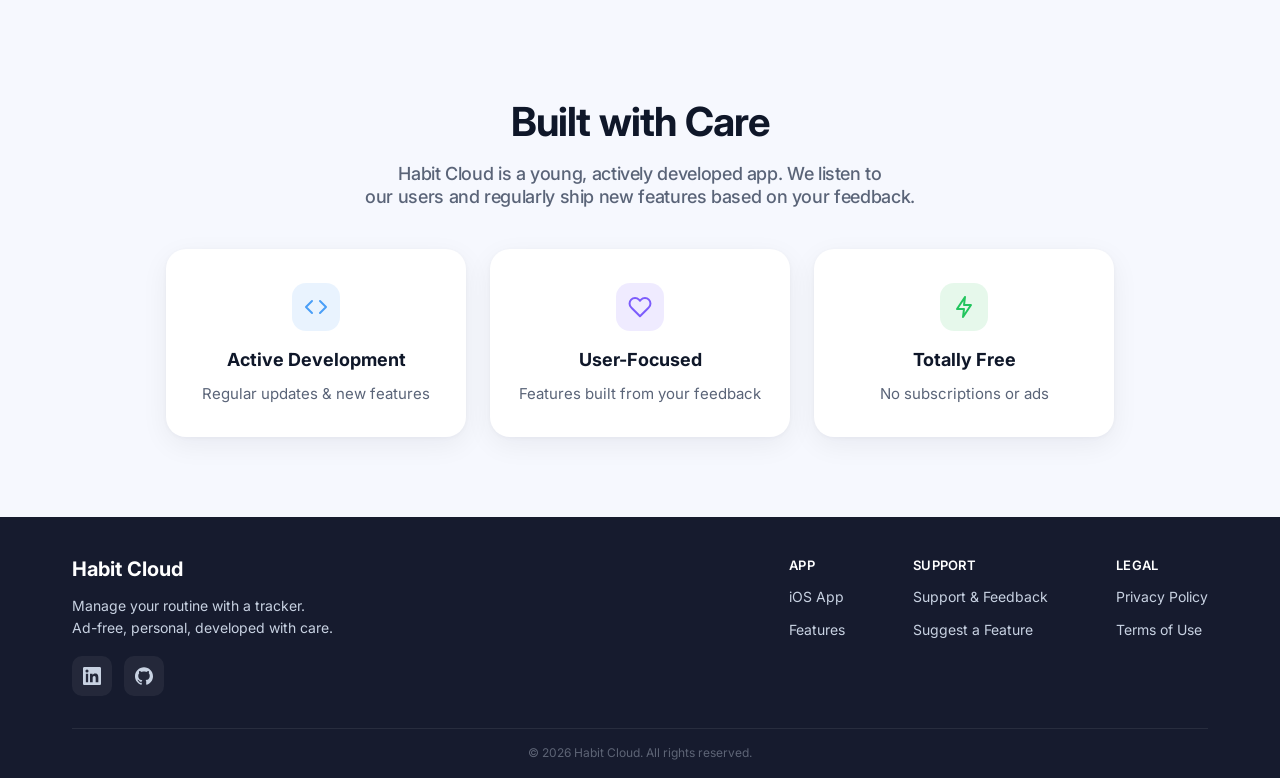
==== commit 4411375f: "feat: set up SEO" ====
--- a/index.html
+++ b/index.html
@@ -3,9 +3,29 @@
 <head>
   <meta charset="UTF-8">
   <meta name="viewport" content="width=device-width, initial-scale=1.0">
-  <title>Habit Cloud – Free Habit Tracker</title>
-  <meta name="description" content="Track daily habits, overcome obstacles, and stay on track. The best way to achieve your goals and grow every day.">
-  <link href="https://fonts.googleapis.com/css2?family=Inter:wght@100..900&display=swap" rel="stylesheet">
+  <title>Habit Cloud – Free Habit Tracker App</title>
+  <meta name="description" content="Habit Cloud is a free habit tracker for iOS. No ads, no subscriptions, no sign-up. Track daily habits, build streaks, and grow every day.">
+  <meta name="keywords" content="habit tracker, free habit tracker, iOS habit app, daily habits, habit streaks, no ads, no subscription, privacy-first, Habit Cloud">
+  <meta name="author" content="Habit Cloud">
+  <meta name="robots" content="index, follow">
+  <link rel="canonical" href="https://habitcloud.org/">
+  <link rel="icon" type="image/png" href="./assets/favicon-48.png">
+  <link rel="apple-touch-icon" href="./assets/apple-touch-icon.png">
+
+  <meta property="og:type" content="website">
+  <meta property="og:url" content="https://habitcloud.org/">
+  <meta property="og:title" content="Habit Cloud – Free Habit Tracker App">
+  <meta property="og:description" content="Track daily habits, build streaks, and grow every day. No ads, no subscriptions, no sign-up.">
+  <meta property="og:image" content="https://habitcloud.org/assets/logo.png">
+  <meta property="og:locale" content="en_US">
+  <meta property="og:site_name" content="Habit Cloud">
+
+  <meta name="twitter:card" content="summary">
+  <meta name="twitter:title" content="Habit Cloud – Free Habit Tracker App">
+  <meta name="twitter:description" content="Track daily habits, build streaks, and grow every day. No ads, no subscriptions, no sign-up.">
+  <meta name="twitter:image" content="https://habitcloud.org/assets/logo.png">
+
+  <link href="https://fonts.googleapis.com/css2?family=Inter:wght@400;500;600;700;800&display=swap" rel="stylesheet">
   <link rel="stylesheet" href="./styles/common.css">
   <link rel="stylesheet" href="./styles/headerFooter.css">
   <link rel="stylesheet" href="./styles/main.css">
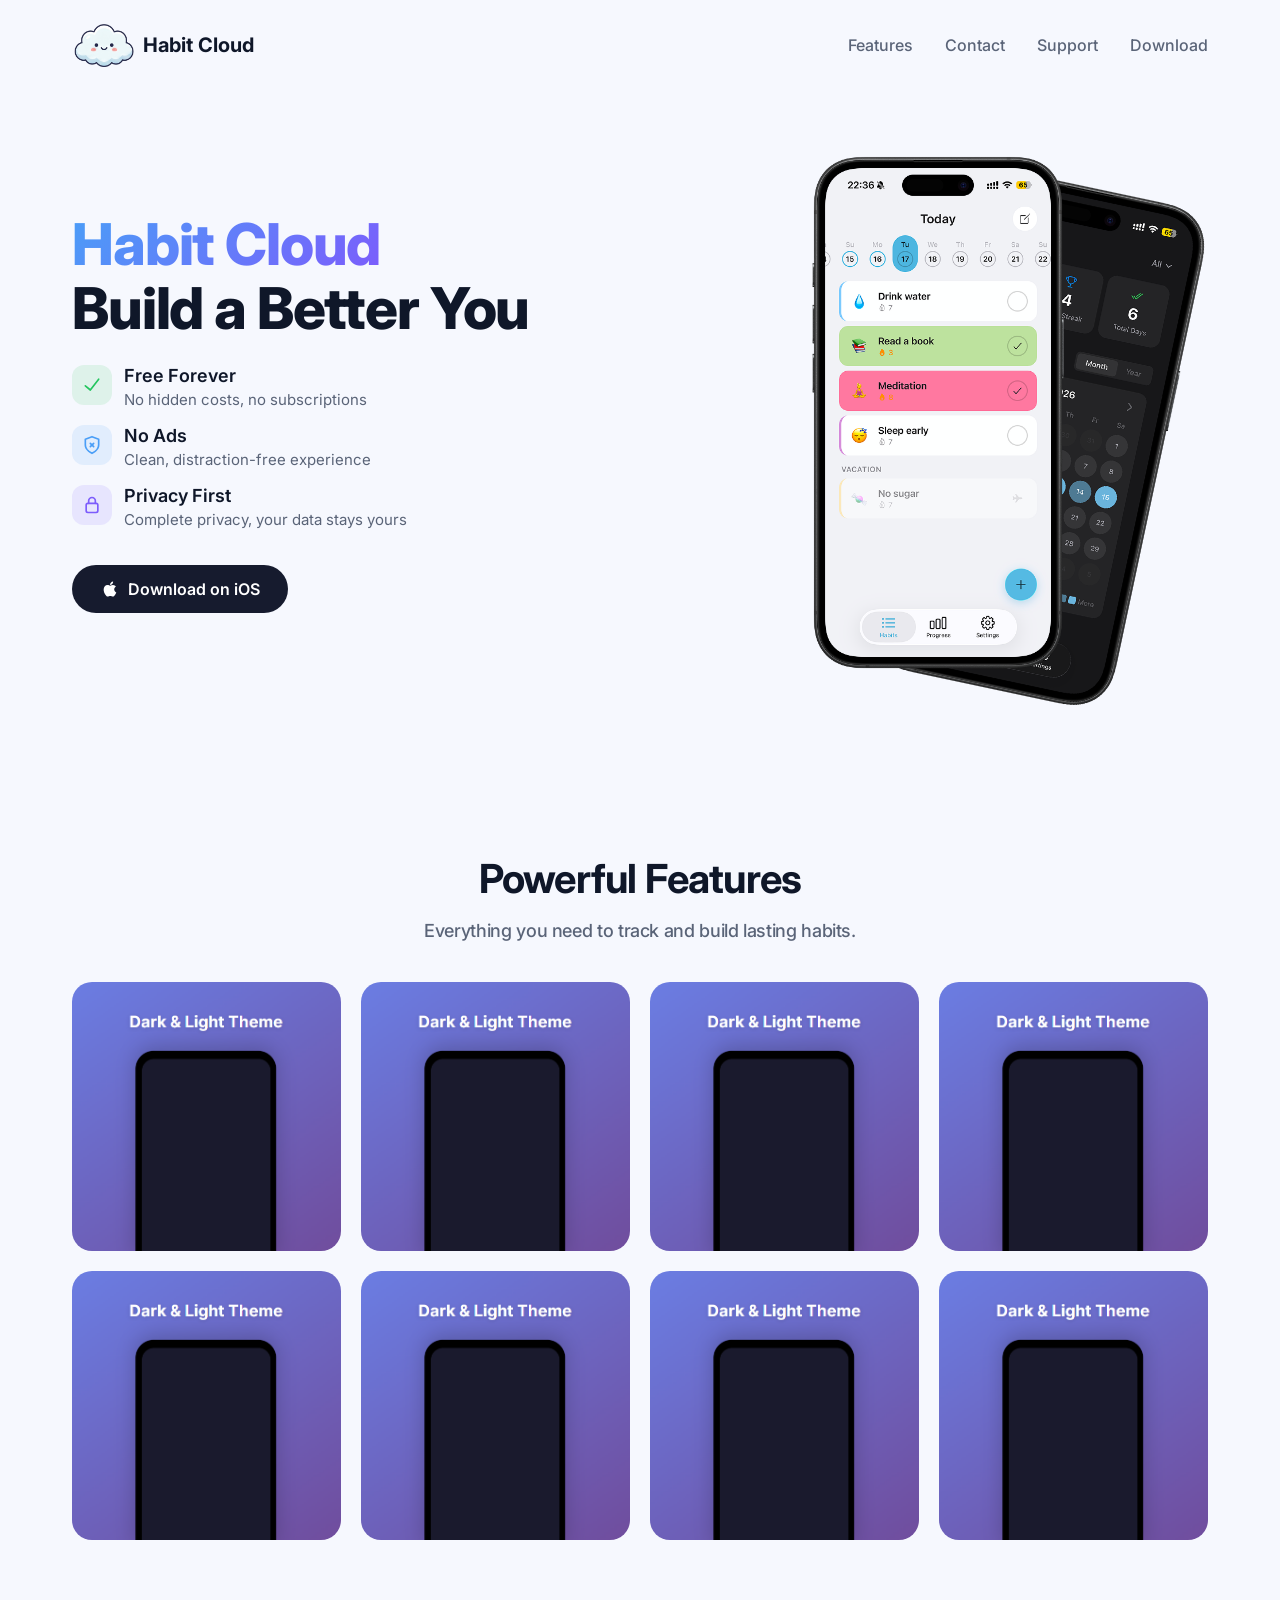
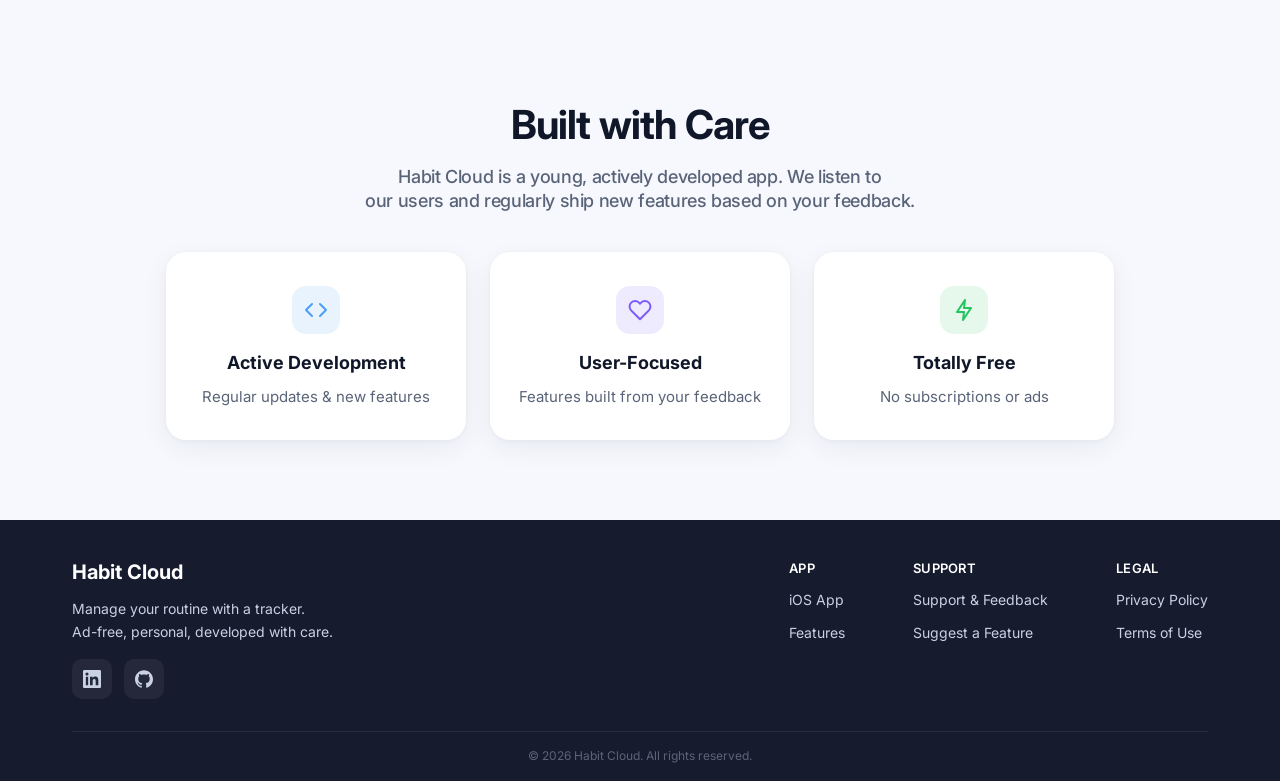
==== commit b8a13def: "feat: added media queries" ====
--- a/index.html
+++ b/index.html
@@ -34,22 +34,22 @@
   <header class="header" id="header">
     <div class="wrapper">
       <div class="content">
-        <a class="header_logo" href="./index.html">
+        <div class="header_logo">
           <img src="./assets/logo.png" alt="Habit Cloud">
           <p class="header_name">Habit Cloud</p>
-        </a>
+        </div>
         <nav>
           <ul class="header_list">
-            <li><a href="#features">Features</a></li>
-            <li><a href="#footer">Contact</a></li>
-            <li><a href="mailto:habitcloud.support@gmail.com?subject=Support" target="_blank">Support</a></li>
-            <li><a href="https://apps.apple.com/" target="_blank">Download</a></li>
+            <li class="header_features"><a href="#features">Features</a></li>
+            <li class="header_contact"><a href="#footer">Contact</a></li>
+            <li class="header_support"><a href="mailto:habitcloud.support@gmail.com?subject=Support" target="_blank">Support</a></li>
+            <li class="header_download"><a href="https://apps.apple.com/" target="_blank">Download</a></li>
           </ul>
         </nav>
       </div>
     </div>
   </header>
- 
+
   <section class="hero" id="hero">
     <div class="wrapper">
       <div class="content">
@@ -199,6 +199,14 @@
               </ul>
             </div>
           </div>
+          <div class="footer_social">
+            <a href="https://www.linkedin.com/in/dzmitry-matyshau/" target="_blank">
+              <svg viewBox="0 0 24 24" fill="currentColor"><path d="M20.447 20.452h-3.554v-5.569c0-1.328-.027-3.037-1.852-3.037-1.853 0-2.136 1.445-2.136 2.939v5.667H9.351V9h3.414v1.561h.046c.477-.9 1.637-1.85 3.37-1.85 3.601 0 4.267 2.37 4.267 5.455v6.286zM5.337 7.433a2.062 2.062 0 1 1 0-4.125 2.062 2.062 0 0 1 0 4.125zM6.86 20.452H3.814V9H6.86v11.452zM22.225 0H1.771C.792 0 0 .774 0 1.729v20.542C0 23.227.792 24 1.771 24h20.451C23.2 24 24 23.227 24 22.271V1.729C24 .774 23.2 0 22.222 0h.003z"/></svg>
+            </a>
+            <a href="https://github.com/deemoor" target="_blank">
+              <svg viewBox="0 0 24 24" fill="currentColor"><path d="M12 .297c-6.63 0-12 5.373-12 12 0 5.303 3.438 9.8 8.205 11.385.6.113.82-.258.82-.577 0-.285-.01-1.04-.015-2.04-3.338.724-4.042-1.61-4.042-1.61C4.422 18.07 3.633 17.7 3.633 17.7c-1.087-.744.084-.729.084-.729 1.205.084 1.838 1.236 1.838 1.236 1.07 1.835 2.809 1.305 3.495.998.108-.776.417-1.305.76-1.605-2.665-.3-5.466-1.332-5.466-5.93 0-1.31.465-2.38 1.235-3.22-.135-.303-.54-1.523.105-3.176 0 0 1.005-.322 3.3 1.23.96-.267 1.98-.399 3-.405 1.02.006 2.04.138 3 .405 2.28-1.552 3.285-1.23 3.285-1.23.645 1.653.24 2.873.12 3.176.765.84 1.23 1.91 1.23 3.22 0 4.61-2.805 5.625-5.475 5.92.42.36.81 1.096.81 2.22 0 1.606-.015 2.896-.015 3.286 0 .315.21.69.825.57C20.565 22.092 24 17.592 24 12.297c0-6.627-5.373-12-12-12"/></svg>
+            </a>
+          </div>
         </div>
         <div class="footer-bottom">
           &copy; 2026 Habit Cloud. All rights reserved.
--- a/styles/common.css
+++ b/styles/common.css
@@ -69,4 +69,10 @@
 
 img {
   width: 100%;
+}
+
+@media (max-width: 480px) {
+  .wrapper {
+    padding: 0 20px;
+  }
 }
--- a/styles/headerFooter.css
+++ b/styles/headerFooter.css
@@ -1,126 +1,175 @@
 .header {
   padding: 24px 0;
-
-  .content {
-    display: flex;
-    align-items: center;
-    justify-content: space-between;
-
-    .header_logo {
-      display: flex;
-      align-items: center;
-      gap: 5px;
-
-      img {
-        width: 72px;
-      }
-      .header_name {
-        font-weight: 700;
-        font-size: 20px;
-      }
-    }
-
-    .header_list {
-      display: flex;
-      gap: 32px;
-      
-      a {
-        font-weight: 500;
-        color: var(--text-grey);
-        &:hover {
-          color: var(--accent);
-        }
-      }
-    }
-  }
+}
+.header .content {
+  display: flex;
+  align-items: center;
+  justify-content: space-between;
+}
+.header .content .header_logo {
+  display: flex;
+  align-items: center;
+  gap: 7px;
+}
+.header .content .header_logo img {
+  width: 64px;
+}
+.header .content .header_logo .header_name {
+  font-weight: 700;
+  font-size: 20px;
+}
+.header .content .header_list {
+  display: flex;
+  gap: 32px;
+}
+.header .content .header_list a {
+  font-weight: 500;
+  color: var(--text-grey);
+}
+.header .content .header_list a:hover {
+  color: var(--accent);
 }
 
 .footer {
   background: var(--bg-dark);
   color: var(--text-white);
   padding: 40px 0 0;
+}
+.footer .content .footer_top {
+  display: flex;
+  justify-content: space-between;
+  margin-bottom: 32px;
+}
+.footer .content .footer_top .footer_left .footer_name {
+  font-size: 20px;
+  font-weight: 700;
+  color: var(--white);
+  margin-bottom: 14px;
+}
+.footer .content .footer_top .footer_left .footer_text {
+  font-size: 14px;
+  line-height: 1.6;
+  margin-bottom: 16px;
+}
+.footer .content .footer_top .footer_left .footer_social {
+  display: flex;
+}
+.footer .content .footer_top .footer_right {
+  display: flex;
+  gap: 68px;
+}
+.footer .content .footer_top .footer_right .footer_section .section_text {
+  font-size: 13px;
+  font-weight: 600;
+  color: var(--white);
+  margin-bottom: 13px;
+  letter-spacing: 0.02em;
+}
+.footer .content .footer_top .footer_right .footer_section .section_links {
+  display: flex;
+  flex-direction: column;
+  gap: 13px;
+}
+.footer .content .footer_top .footer_right .footer_section .section_links a {
+  font-size: 14px;
+  color: var(--text-white);
+}
+.footer .content .footer_top .footer_right .footer_section .section_links a:hover {
+  color: var(--white);
+}
+.footer .content .footer_top .footer_social {
+  display: none;
+}
+.footer .content .footer-bottom {
+  padding: 16px 0 18px;
+  font-size: 12px;
+  text-align: center;
+  border-top: 1px solid rgba(255, 255, 255, 0.08);
+  color: rgba(200, 210, 226, 0.4);
+}
 
-  .content {
-    .footer_top {
-      display: flex;
-      justify-content: space-between;
-      margin-bottom: 32px;
+.footer_social {
+  display: flex;
+  gap: 12px;
+}
+.footer_social a {
+  width: 40px;
+  height: 40px;
+  border-radius: 10px;
+  background: rgba(255, 255, 255, 0.06);
+  color: var(--text-white);
+  display: flex;
+  align-items: center;
+  justify-content: center;
+}
+.footer_social a svg {
+  width: 18px;
+  height: 18px;
+}
+.footer_social a:hover {
+  background: rgba(255, 255, 255, 0.12);
+  color: var(--white);
+}
 
-      .footer_left {
-        .footer_name {
-          font-size: 20px;
-          font-weight: 700;
-          color: var(--white);
-          margin-bottom: 14px;
-        }
-        .footer_text {
-          font-size: 14px;
-          line-height: 1.6;
-          margin-bottom: 16px;
-        }
-        .footer_social {
-          display: flex;
-          gap: 12px;
-
-          a {
-            width: 40px;
-            height: 40px;
-            border-radius: 10px;
-            background: rgba(255,255,255,.06);
-            color: var(--text-white);
-            display: flex;
-            align-items: center;
-            justify-content: center;
-
-            svg {
-              width: 18px;
-              height: 18px;
-            }
-            &:hover {
-              background: rgba(255,255,255,.12);
-              color: var(--white);
-            }
-          }
-
-        }
-      }
-
-      .footer_right {
-        display: flex;
-        gap: 68px;
-
-        .footer_section {
-          .section_text {
-            font-size: 13px;
-            font-weight: 600;
-            color: var(--white);
-            margin-bottom: 13px;
-            letter-spacing: 0.02em;
-          }
-          .section_links {
-            display: flex;
-            flex-direction: column;
-            gap: 13px;
-
-            a {
-              font-size: 14px;
-              color: var(--text-white);
-
-              &:hover {
-                color: var(--white);
-              }
-            }
-          }
-        }
-      }
-    }
-
-    .footer-bottom {
-      padding: 16px 0 18px;
-      font-size: 12px;
-      text-align: center;
-      border-top: 1px solid rgba(255,255,255,.08);
-      color: rgba(200,210,226,.4);
-    }
+@media (max-width: 900px) {
+  .header .content .header_list .header_contact {
+    display: none;
+  }
+  .footer .content .footer_top {
+    flex-direction: column;
+    align-items: center;
+    gap: 30px;
+    margin-bottom: 24px;
+  }
+  .footer .content .footer_top .footer_left {
+    text-align: center;
+    width: 100%;
+  }
+  .footer .content .footer_top .footer_left .footer_text {
+    margin-bottom: 0;
+  }
+  .footer .content .footer_top .footer_left .footer_text br {
+    display: none;
+  }
+  .footer .content .footer_top .footer_left .footer_social {
+    display: none;
+  }
+  .footer .content .footer_top .footer_right {
+    width: 100%;
+    justify-content: center;
+    gap: 60px;
+  }
+  .footer .content .footer_top .footer_right .footer_section {
+    text-align: center;
+  }
+  .footer .content .footer_top .footer_social {
+    display: flex;
   }
 }
+@media (max-width: 600px) {
+  .header .content .header_list .header_features {
+    display: none;
+  }
+}
+@media (max-width: 480px) {
+  .header .content .header_list {
+    gap: 18px;
+  }
+  .footer .content .footer_top .footer_right {
+    gap: 30px;
+  }
+}
+@media (max-width: 400px) {
+  .header .content .header_list .header_download {
+    display: none;
+  }
+  .footer .content .footer_top .footer_right {
+    flex-direction: column;
+  }
+  .footer .content .footer_top .footer_right .footer_section .section_text {
+    display: none;
+  }
+  .footer .content .footer_top .footer_right .footer_section .section_links {
+    gap: 10px;
+  }
+}
--- a/styles/main.css
+++ b/styles/main.css
@@ -1,15 +1,14 @@
 /*--------- MAIN ----------*/
-
 h1 {
   font-weight: 800;
-  font-size: clamp(2.4rem, 5vw, 3.6rem);
+  font-size: clamp(2.1rem, 5.2vw, 3.6rem);
   line-height: 1.12;
   letter-spacing: -0.02em;
 }
 
 h2 {
   font-weight: 700;
-  font-size: 40px;
+  font-size: clamp(1.8rem, 8vw, 2.5rem);
   text-align: center;
   letter-spacing: -0.02em;
   margin-bottom: 16px;
@@ -17,7 +16,7 @@
 
 h4 {
   font-weight: 500;
-  font-size: 18px;
+  font-size: clamp(0.8rem, 3.2vw, 1.125rem);
   line-height: 1.3;
   color: var(--text-grey);
   text-align: center;
@@ -25,184 +24,264 @@
   margin-bottom: 40px;
 }
 
-.button {
-  a {
-    width: fit-content;
-    display: flex;
-    align-items: center;
-    gap: 8px;
-    font-weight: 600;
-    padding: 14px 28px;
-    background-color: var(--bg-dark);
-    color: var(--white);
-    border-radius: 24px;
-
-    img {
-      width: 20px; 
-      height: 20px;
-    }
-
-    &:hover {
-      transform: translateY(-2px);
-      box-shadow: 0 8px 24px rgba(15,23,41,.2);
-    }
-  }
-}
-
-.green { background: rgba(52,199,89,.12); color: #22C55E; }
-.blue { background: rgba(74,158,247,.12); color: var(--accent); }
-.purple { background: rgba(124,92,252,.12); color: #7C5CFC; }
-.orange { background: rgba(255,149,0,.12); color: #F59E0B; }
-
+.button a {
+  width: -moz-fit-content;
+  width: fit-content;
+  display: flex;
+  align-items: center;
+  gap: 8px;
+  font-weight: 600;
+  padding: 14px 28px;
+  background-color: var(--bg-dark);
+  color: var(--white);
+  border-radius: 24px;
+}
+.button a img {
+  width: 20px;
+  height: 20px;
+}
+.button a:hover {
+  transform: translateY(-2px);
+  box-shadow: 0 8px 24px rgba(15, 23, 41, 0.2);
+}
+
+.green {
+  background: rgba(52, 199, 89, 0.12);
+  color: #22C55E;
+}
+
+.blue {
+  background: rgba(74, 158, 247, 0.12);
+  color: var(--accent);
+}
+
+.purple {
+  background: rgba(124, 92, 252, 0.12);
+  color: #7C5CFC;
+}
+
+.orange {
+  background: rgba(255, 149, 0, 0.12);
+  color: #F59E0B;
+}
+
+@media (max-width: 600px) {
+  h4 br {
+    display: none;
+  }
+}
 /*--------- STYLE ----------*/
-
 .hero {
   padding: 60px 0 100px;
-
-  .content {
-    display: flex;
-    align-items: center;
-    gap: 64px;
-
-    .hero_info {
-      flex: 1;
-
-      .hero_title {
-        margin-bottom: 24px;
-
-        span {
-          background: linear-gradient(135deg, var(--accent), #7C5CFC);
-          background-clip: text;
-          -webkit-background-clip: text;
-          -webkit-text-fill-color: transparent;
-        }
-      }
-      
-      .hero_points {
-        display: flex;
-        flex-direction: column;
-        gap: 16px;
-        margin-bottom: 36px;
-
-        .hero_point {
-          display: flex;
-          align-items: center;
-          gap: 12px;
-
-          .point_icon {
-            width: 40px;
-            height: 40px;
-            border-radius: 12px;
-            display: flex;
-            align-items: center;
-            justify-content: center;
-            flex-shrink: 0;
-
-            svg { 
-              width: 20px; 
-              height: 20px; 
-            }
-          }
-          
-          .point_info {
-            .point_title {
-              font-size: 18px;
-              font-weight: 600;
-              margin-bottom: 4px;
-            }
-            .point_text {
-              font-size: 15px;
-              color: var(--text-grey);
-            }
-          }
-        }
-      }
-    }
-
-    .hero_images {
-      width: 400px;
-      position: relative;
-
-      img {
-        max-width: 260px;
-      }
-      .image_light {
-        position: relative;
-        z-index: 2;
-      }
-      .image_dark {
-        position: absolute;
-        z-index: 1;
-        top: 25px;
-        left: 100px;
-        transform: rotate(12deg);
-      }
-    }
-  }
+}
+.hero .content {
+  display: flex;
+  align-items: center;
+  gap: 48px;
+}
+.hero .content .hero_info {
+  flex: 1;
+}
+.hero .content .hero_info .hero_title {
+  margin-bottom: 24px;
+}
+.hero .content .hero_info .hero_title span {
+  background: linear-gradient(135deg, var(--accent), #7C5CFC);
+  background-clip: text;
+  -webkit-background-clip: text;
+  -webkit-text-fill-color: transparent;
+}
+.hero .content .hero_info .hero_points {
+  display: flex;
+  flex-direction: column;
+  gap: 16px;
+  margin-bottom: 36px;
+}
+.hero .content .hero_info .hero_points .hero_point {
+  display: flex;
+  gap: 12px;
+}
+.hero .content .hero_info .hero_points .hero_point .point_icon {
+  width: 40px;
+  height: 40px;
+  border-radius: 12px;
+  display: flex;
+  align-items: center;
+  justify-content: center;
+  flex-shrink: 0;
+}
+.hero .content .hero_info .hero_points .hero_point .point_icon svg {
+  width: 20px;
+  height: 20px;
+}
+.hero .content .hero_info .hero_points .hero_point .point_info .point_title {
+  font-size: 18px;
+  font-weight: 600;
+  margin-bottom: 4px;
+}
+.hero .content .hero_info .hero_points .hero_point .point_info .point_text {
+  font-size: 15px;
+  color: var(--text-grey);
+}
+.hero .content .hero_images {
+  width: 400px;
+  position: relative;
+}
+.hero .content .hero_images img {
+  max-width: 260px;
+}
+.hero .content .hero_images .image_light {
+  position: relative;
+  z-index: 2;
+}
+.hero .content .hero_images .image_dark {
+  position: absolute;
+  z-index: 1;
+  top: 25px;
+  left: 100px;
+  transform: rotate(12deg);
 }
 
 .features {
   padding: 80px 0 80px;
-
-  .content {
-    .features_list {
-      display: grid;
-      grid-template-columns: repeat(4, 1fr);
-      gap: 20px;
-
-      img {
-        border-radius: 20px;
-      }
-    }
-  }
+}
+.features .content .features_list {
+  display: grid;
+  grid-template-columns: repeat(4, 1fr);
+  gap: 20px;
+}
+.features .content .features_list img {
+  border-radius: 20px;
 }
 
 .care {
   padding: 80px 0 80px;
-
-  .content {
-    .care_list {
-      display: flex;
-      justify-content: center;
-      gap: 24px;
-
-      .care_card {
-        padding: 34px 28px;
-        width: 300px;
-        background: var(--white);
-        border-radius: 20px;
-        box-shadow:
-          0 1px 4px rgba(15,23,41,.04),
-          0 8px 28px rgba(15,23,41,.06);
-
-        .card_icon {
-          width: 48px;
-          height: 48px;
-          border-radius: 14px;
-          display: flex;
-          align-items: center;
-          justify-content: center;
-          flex-shrink: 0;
-          margin: 0 auto 18px;
-
-          svg { 
-            width: 24px; 
-            height: 24px; 
-          }
-        }
-
-        .card_title {
-          font-size: 18px;
-          font-weight: 700;
-          margin-bottom: 14px;
-          text-align: center;
-        }
-        .card_description {
-          font-size: 15px;
-          text-align: center;
-          color: var(--text-grey);
-        }
-      }
-    }
-  }
-}
+}
+.care .content .care_list {
+  display: flex;
+  flex-wrap: wrap;
+  justify-content: center;
+  gap: 24px;
+}
+.care .content .care_list .care_card {
+  flex: 1;
+  padding: 34px 28px;
+  max-width: 300px;
+  background: var(--white);
+  border-radius: 20px;
+  box-shadow: 0 1px 4px rgba(15, 23, 41, 0.04), 0 8px 28px rgba(15, 23, 41, 0.06);
+}
+.care .content .care_list .care_card .card_icon {
+  width: 48px;
+  height: 48px;
+  border-radius: 14px;
+  display: flex;
+  align-items: center;
+  justify-content: center;
+  flex-shrink: 0;
+  margin: 0 auto 18px;
+}
+.care .content .care_list .care_card .card_icon svg {
+  width: 24px;
+  height: 24px;
+}
+.care .content .care_list .care_card .card_title {
+  font-size: 18px;
+  font-weight: 700;
+  margin-bottom: 14px;
+  text-align: center;
+}
+.care .content .care_list .care_card .card_description {
+  font-size: 15px;
+  text-align: center;
+  color: var(--text-grey);
+}
+
+@media (max-width: 900px) {
+  .hero {
+    padding: 40px 0 80px;
+  }
+  .hero .content .hero_images {
+    width: 270px;
+  }
+  .hero .content .hero_images img {
+    width: 180px;
+  }
+  .hero .content .hero_images .image_dark {
+    top: 15px;
+    left: 60px;
+  }
+  .features {
+    padding: 60px 0 60px;
+  }
+  .features .content .features_list {
+    grid-template-columns: repeat(3, 1fr);
+  }
+  .care {
+    padding: 60px 0 60px;
+  }
+  .care .content .care_list {
+    gap: 20px;
+  }
+}
+@media (max-width: 700px) {
+  .hero .content {
+    flex-direction: column-reverse;
+    gap: 60px;
+  }
+  .hero .content .hero_info .hero_title {
+    text-align: center;
+  }
+  .hero .content .hero_info .button a {
+    margin: 0 auto;
+  }
+  .hero .content .hero_images {
+    margin-left: 30px;
+  }
+  .features .content .features_list {
+    grid-template-columns: repeat(2, 1fr);
+  }
+  .care .content .care_list .care_card {
+    min-width: 40%;
+  }
+}
+@media (max-width: 600px) {
+  .features .content .features_list {
+    gap: 14px;
+  }
+  .care .content .care_list {
+    flex-direction: column;
+    align-items: center;
+  }
+  .care .content .care_list .care_card {
+    width: 100%;
+  }
+}
+@media (max-width: 480px) {
+  .hero .content .hero_info .hero_title {
+    text-align: start;
+  }
+  .hero .content .hero_info .button a {
+    margin: 0;
+  }
+  .hero .content .hero_images {
+    margin-left: 10px;
+    width: 240px;
+  }
+  .hero .content .hero_images img {
+    width: 160px;
+  }
+  .hero .content .hero_images .image_dark {
+    top: 10px;
+    left: 50px;
+    transform: rotate(15deg);
+  }
+}
+@media (max-width: 400px) {
+  .features .content .features_list {
+    gap: 10px;
+  }
+  .features .content .features_list img {
+    border-radius: 12px;
+  }
+}
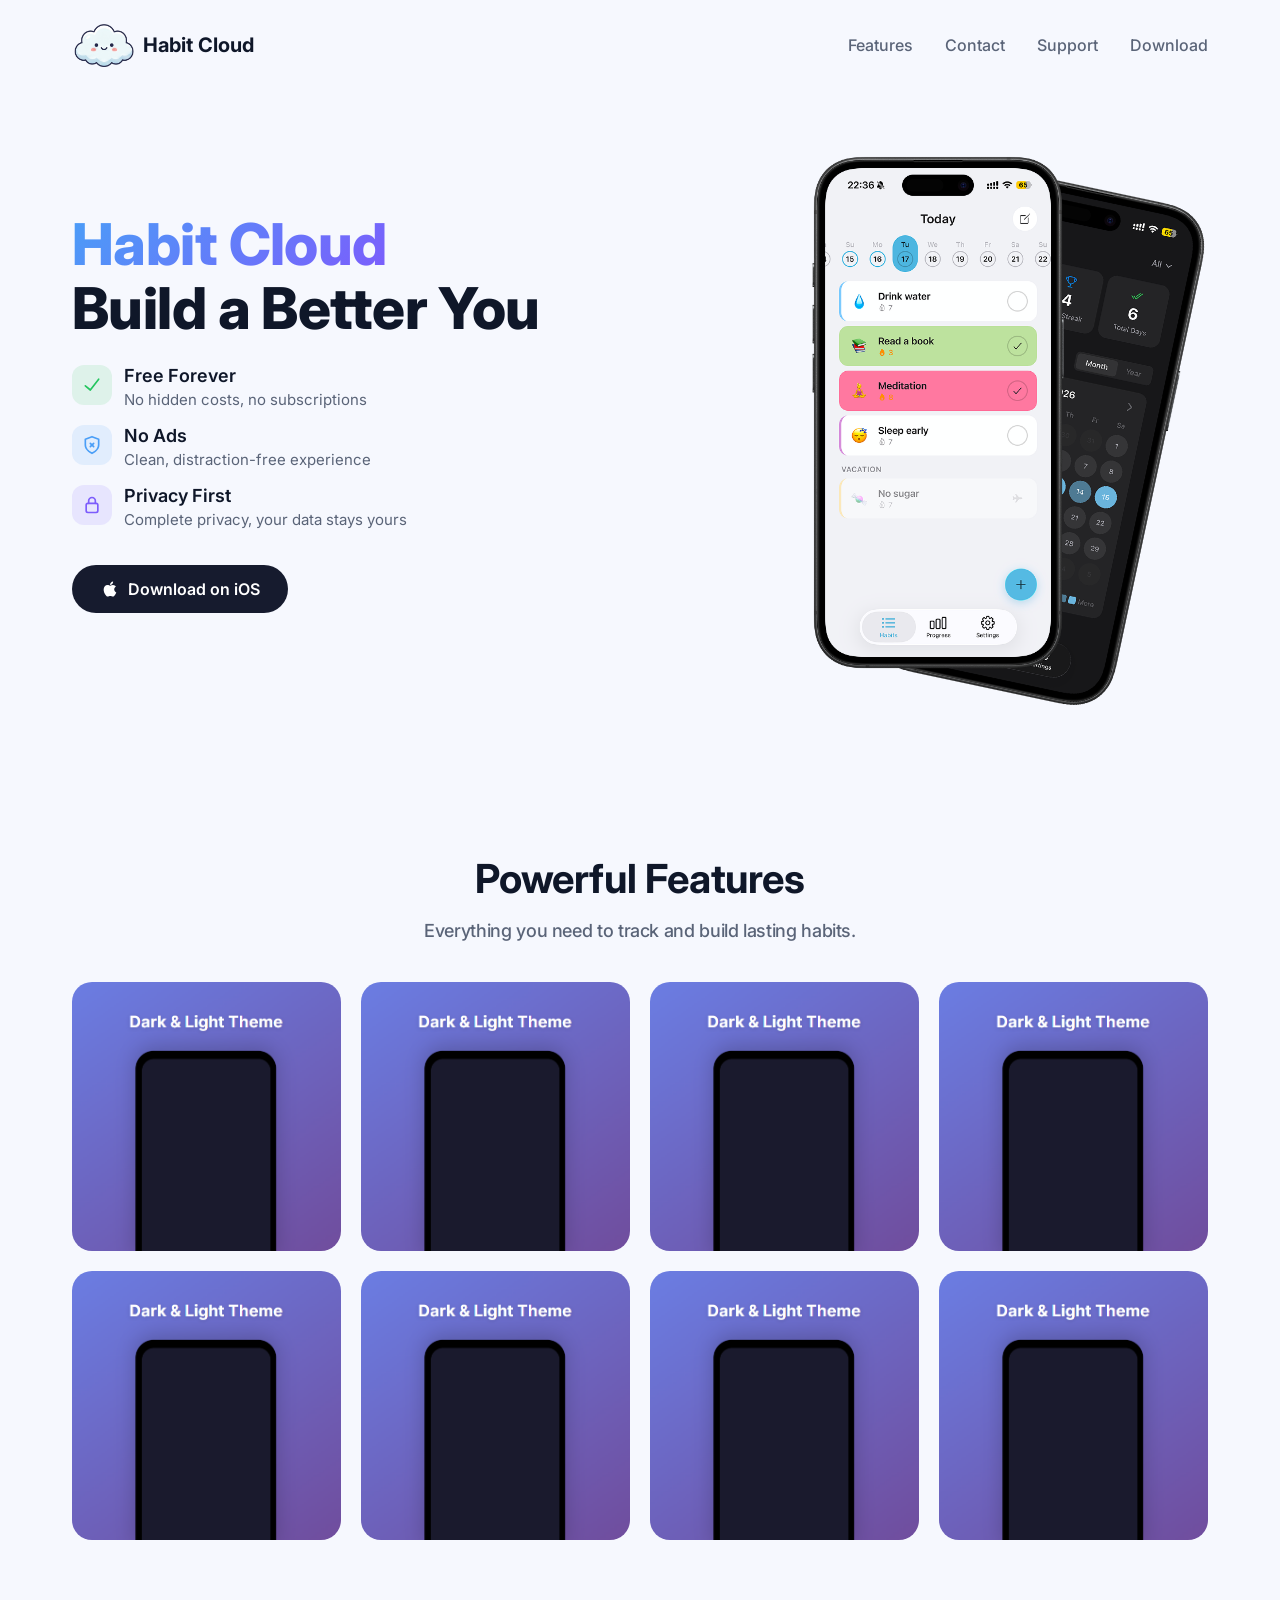
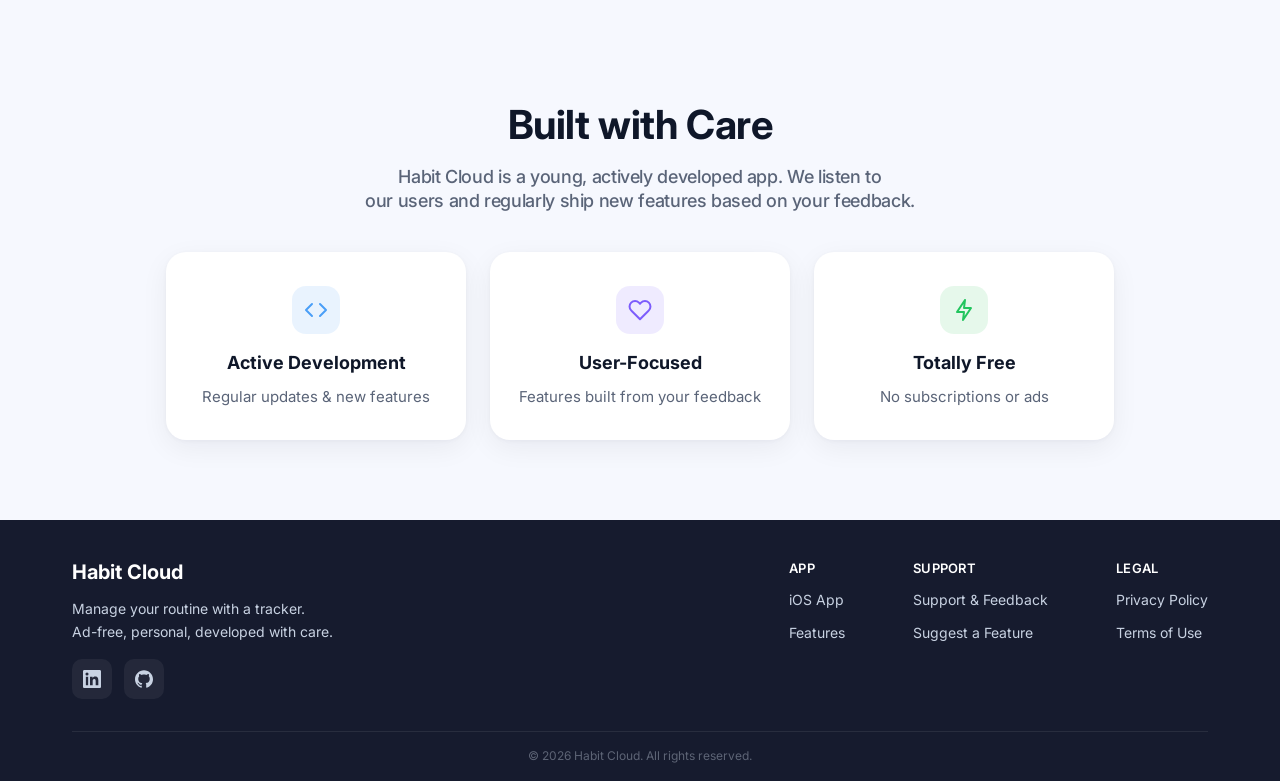
==== commit ef8ea8fd: "feat: added font" ====
--- a/index.html
+++ b/index.html
@@ -25,7 +25,7 @@
   <meta name="twitter:description" content="Track daily habits, build streaks, and grow every day. No ads, no subscriptions, no sign-up.">
   <meta name="twitter:image" content="https://habitcloud.org/assets/logo.png">
 
-  <link href="https://fonts.googleapis.com/css2?family=Inter:wght@400;500;600;700;800&display=swap" rel="stylesheet">
+  <link rel="preload" href="./assets/fonts/Inter-Variable.woff2" as="font" type="font/woff2" crossorigin>
   <link rel="stylesheet" href="./styles/common.css">
   <link rel="stylesheet" href="./styles/headerFooter.css">
   <link rel="stylesheet" href="./styles/main.css">
--- a/styles/common.css
+++ b/styles/common.css
@@ -1,7 +1,17 @@
+/*--------- FONTS ----------*/
+
+@font-face {
+  font-family: 'Inter';
+  src: url('../assets/fonts/Inter-Variable.woff2') format('woff2');
+  font-weight: 400 800;
+  font-style: normal;
+  font-display: fallback;
+}
+
 /*--------- CONST ----------*/
 
 :root {
-  --font: 'Inter', sans-serif;
+  --font: 'Inter', -apple-system, BlinkMacSystemFont, "Segoe UI", Roboto, Helvetica, Arial, sans-serif;
   --bg: #F6F8FE;
   --bg-dark: #161B2E;
   --white: #FFFFFF;
--- a/styles/main.css
+++ b/styles/main.css
@@ -3,14 +3,14 @@
   font-weight: 800;
   font-size: clamp(2.1rem, 5.2vw, 3.6rem);
   line-height: 1.12;
-  letter-spacing: -0.02em;
+  letter-spacing: -0.01em;
 }
 
 h2 {
   font-weight: 700;
   font-size: clamp(1.8rem, 8vw, 2.5rem);
   text-align: center;
-  letter-spacing: -0.02em;
+  letter-spacing: -0.01em;
   margin-bottom: 16px;
 }
 
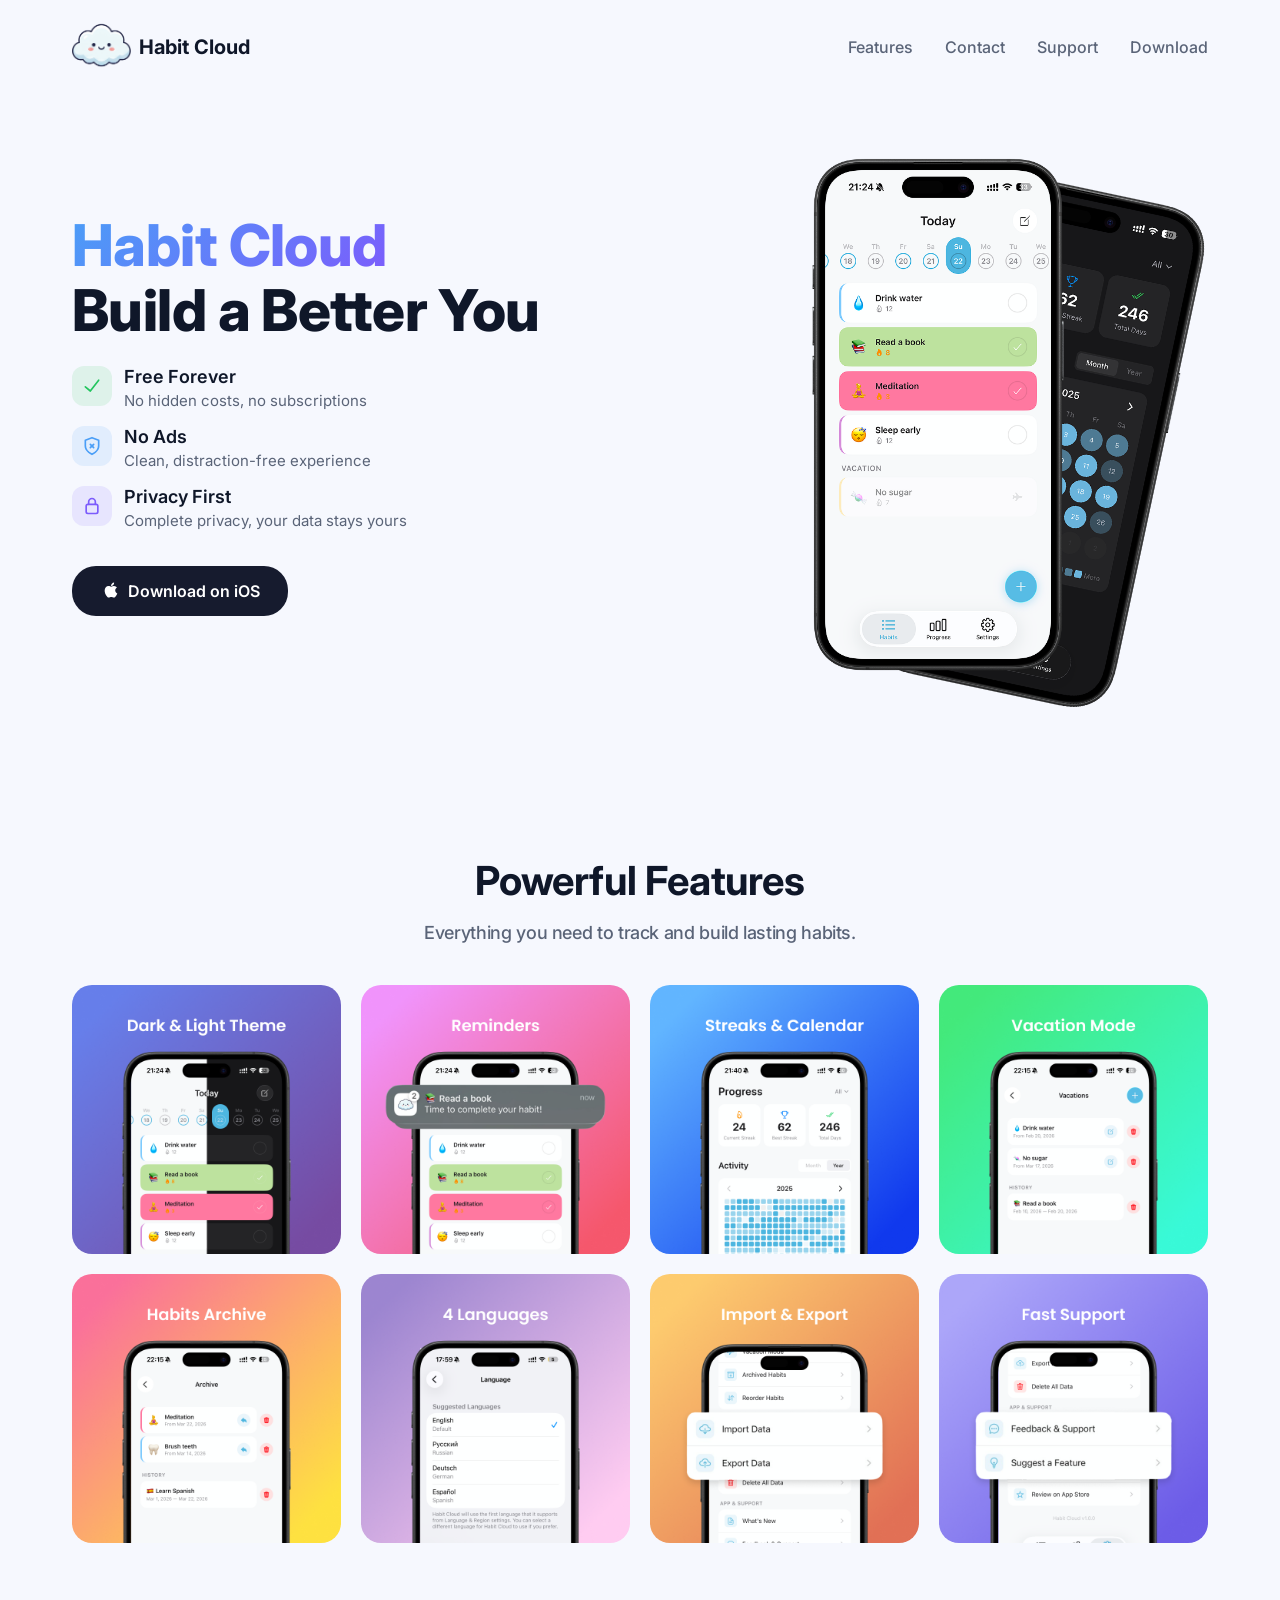
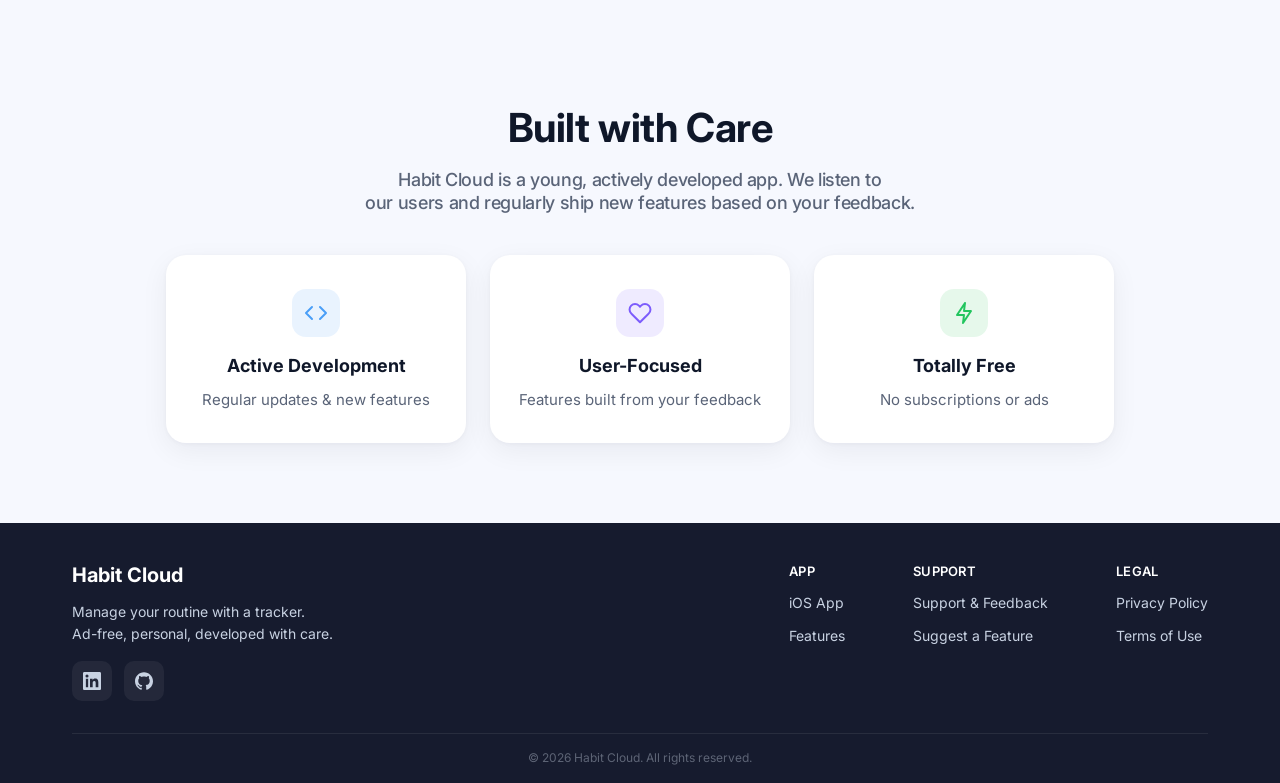
==== commit f8dc35bc: "feat: loaded features images" ====
--- a/index.html
+++ b/index.html
@@ -116,13 +116,13 @@
         <h4>Everything you need to track and build lasting habits.</h4>
         <div class="features_list">
           <img src="./assets/feature_1.png" class="image" alt="Dark & Light Theme">
-          <img src="./assets/feature_1.png" class="image" alt="Streaks & Calendar">
-          <img src="./assets/feature_1.png" class="image" alt="Reminders">
-          <img src="./assets/feature_1.png" class="image" alt="4 Languages">
-          <img src="./assets/feature_1.png" class="image" alt="Habits Archive">
-          <img src="./assets/feature_1.png" class="image" alt="Vacation Mode">
-          <img src="./assets/feature_1.png" class="image" alt="Import & Export">
-          <img src="./assets/feature_1.png" class="image" alt="Support & Feedback">
+          <img src="./assets/feature_2.png" class="image" alt="Reminders">
+          <img src="./assets/feature_3.png" class="image" alt="Streaks & Calendar">
+          <img src="./assets/feature_4.png" class="image" alt="Vacation Mode">
+          <img src="./assets/feature_5.png" class="image" alt="Habits Archive">
+          <img src="./assets/feature_6.png" class="image" alt="4 Languages">
+          <img src="./assets/feature_7.png" class="image" alt="Import & Export">
+          <img src="./assets/feature_8.png" class="image" alt="Fast Support">
         </div>
       </div>
     </div>
@@ -132,7 +132,7 @@
     <div class="wrapper">
       <div class="content">
         <h2>Built with Care</h2>
-        <h4>Habit Cloud is a young, actively developed app. We listen to<br>our users and regularly ship new features based on your feedback.</h4>
+        <h4>Habit Cloud is a young, actively developed app. We listen to<br> our users and regularly ship new features based on your feedback.</h4>
         <div class="care_list">
           <div class="care_card">
             <div class="card_icon blue">
--- a/styles/headerFooter.css
+++ b/styles/headerFooter.css
@@ -1,5 +1,5 @@
 .header {
-  padding: 24px 0;
+  padding: 17px 0;
 }
 .header .content {
   display: flex;
@@ -9,10 +9,10 @@
 .header .content .header_logo {
   display: flex;
   align-items: center;
-  gap: 7px;
+  gap: 8px;
 }
 .header .content .header_logo img {
-  width: 64px;
+  width: 59px;
 }
 .header .content .header_logo .header_name {
   font-weight: 700;
--- a/styles/main.css
+++ b/styles/main.css
@@ -16,7 +16,7 @@
 
 h4 {
   font-weight: 500;
-  font-size: clamp(0.8rem, 3.2vw, 1.125rem);
+  font-size: clamp(15px, 4vw, 1.125rem);
   line-height: 1.3;
   color: var(--text-grey);
   text-align: center;
@@ -29,7 +29,7 @@
   width: fit-content;
   display: flex;
   align-items: center;
-  gap: 8px;
+  gap: 6px;
   font-weight: 600;
   padding: 14px 28px;
   background-color: var(--bg-dark);
@@ -37,8 +37,9 @@
   border-radius: 24px;
 }
 .button a img {
-  width: 20px;
-  height: 20px;
+  width: 22px;
+  height: 22px;
+  padding-bottom: 2px;
 }
 .button a:hover {
   transform: translateY(-2px);
@@ -225,6 +226,9 @@
   }
 }
 @media (max-width: 700px) {
+  .hero {
+    padding: 40px 0 60px;
+  }
   .hero .content {
     flex-direction: column-reverse;
     gap: 60px;
@@ -258,6 +262,9 @@
   }
 }
 @media (max-width: 480px) {
+  .hero {
+    padding: 40px 0 40px;
+  }
   .hero .content .hero_info .hero_title {
     text-align: start;
   }
@@ -276,6 +283,12 @@
     left: 50px;
     transform: rotate(15deg);
   }
+  .features {
+    padding: 40px 0 40px;
+  }
+  .care {
+    padding: 40px 0 60px;
+  }
 }
 @media (max-width: 400px) {
   .features .content .features_list {
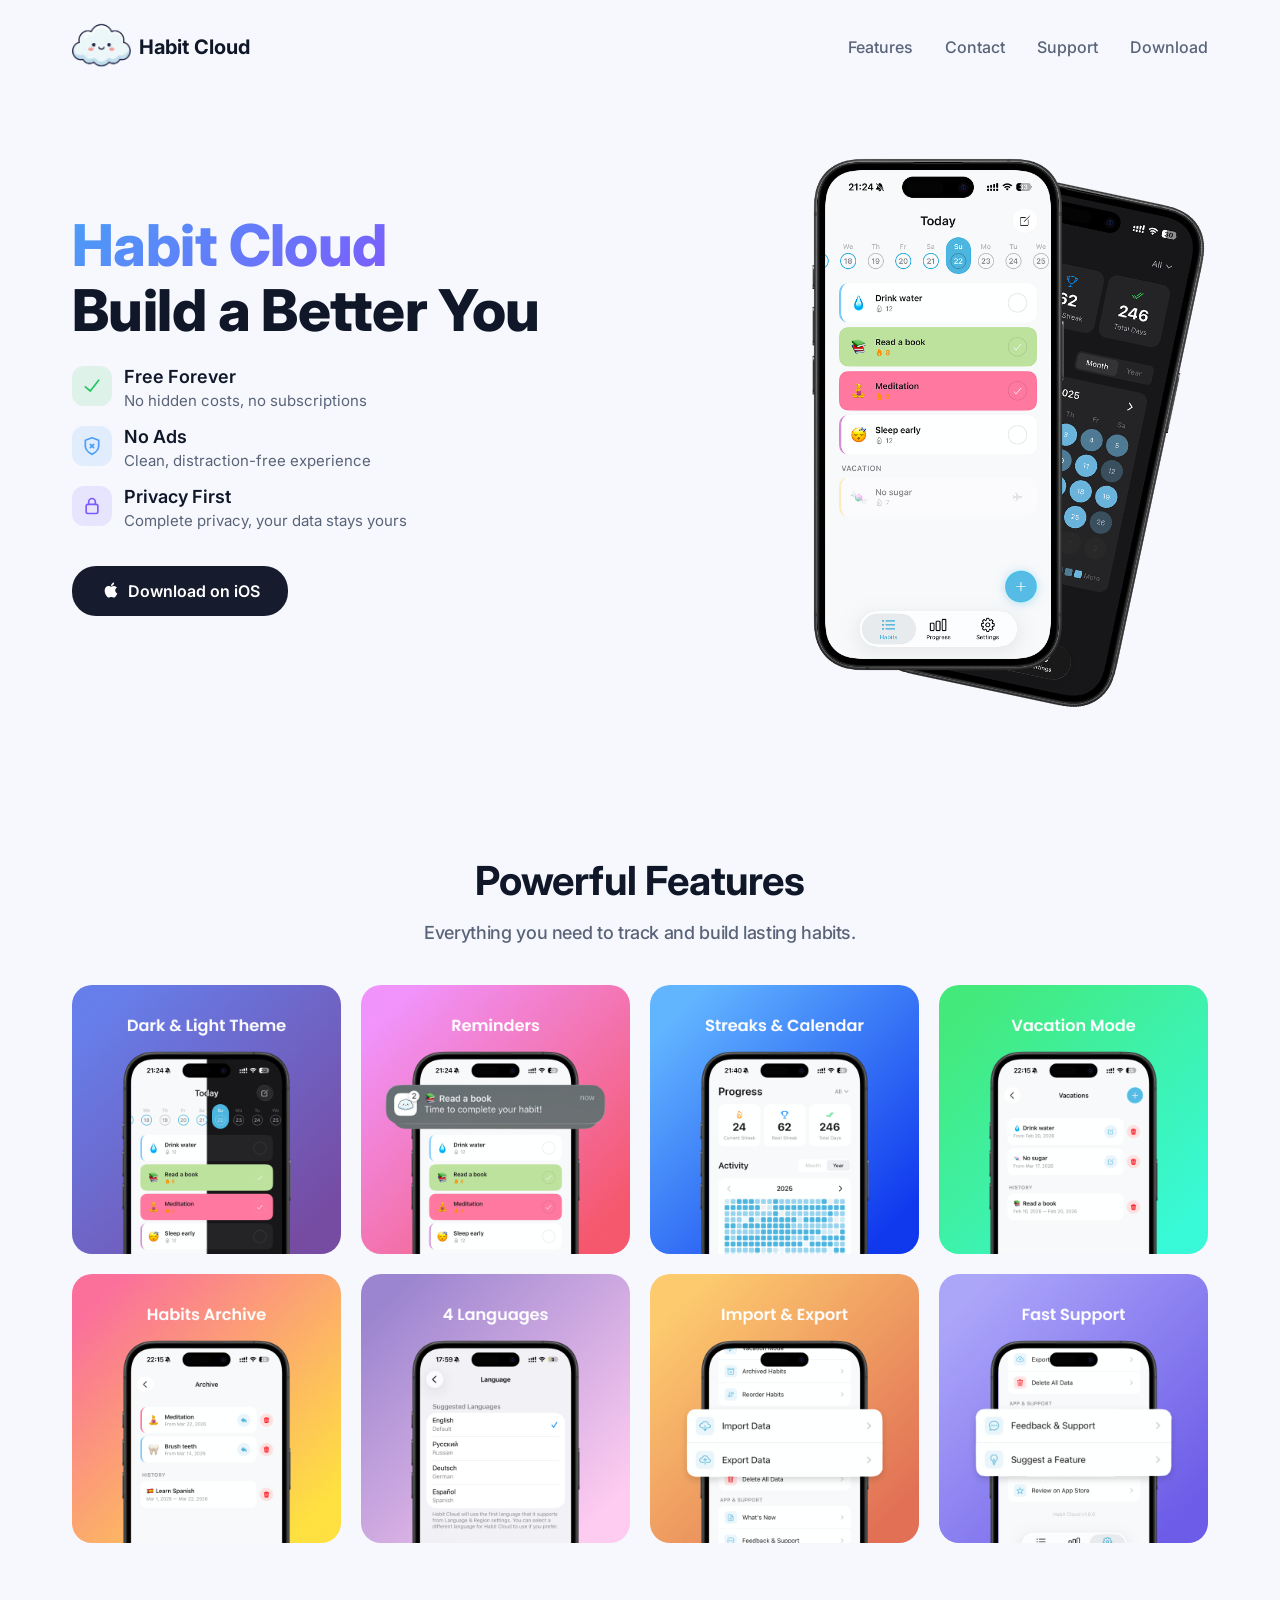
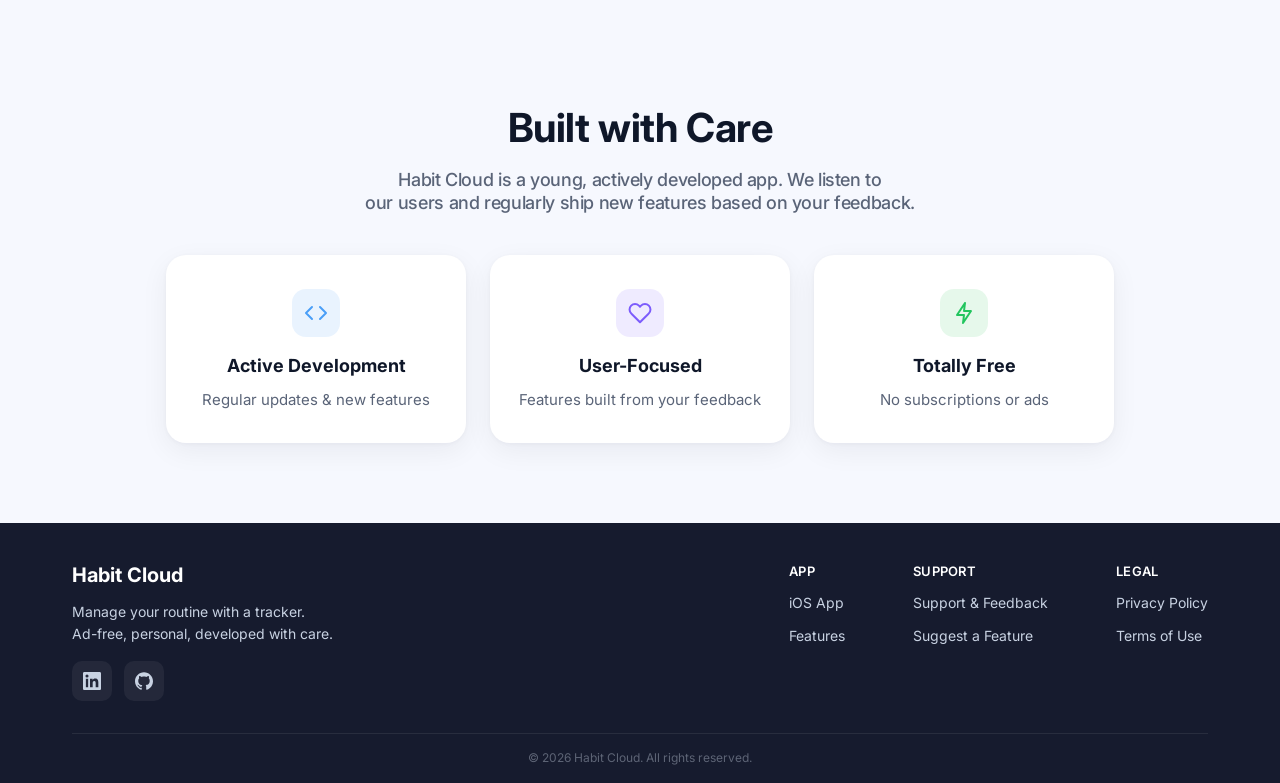
==== commit 87080ef6: "fix: changed the app link" ====
--- a/index.html
+++ b/index.html
@@ -43,7 +43,7 @@
             <li class="header_features"><a href="#features">Features</a></li>
             <li class="header_contact"><a href="#footer">Contact</a></li>
             <li class="header_support"><a href="mailto:habitcloud.support@gmail.com?subject=Support" target="_blank">Support</a></li>
-            <li class="header_download"><a href="https://apps.apple.com/" target="_blank">Download</a></li>
+            <li class="header_download"><a href="https://apps.apple.com/ge/app/habit-cloud-daily-tracker/id6760593543" target="_blank">Download</a></li>
           </ul>
         </nav>
       </div>
@@ -94,7 +94,7 @@
             </div>
           </div>
           <div class="button">
-            <a href="https://apps.apple.com/" target="_blank">
+            <a href="https://apps.apple.com/ge/app/habit-cloud-daily-tracker/id6760593543" target="_blank">
               <img src="./assets/apple.svg" alt="icon" width="20" height="20">
               Download on iOS
             </a>
@@ -180,7 +180,7 @@
             <div class="footer_section">
               <p class="section_text">APP</p>
               <ul class="section_links">
-                <li><a href="https://apps.apple.com/" target="_blank">iOS App</a></li>
+                <li><a href="https://apps.apple.com/ge/app/habit-cloud-daily-tracker/id6760593543" target="_blank">iOS App</a></li>
                 <li><a href="#features">Features</a></li>
               </ul>
             </div>
